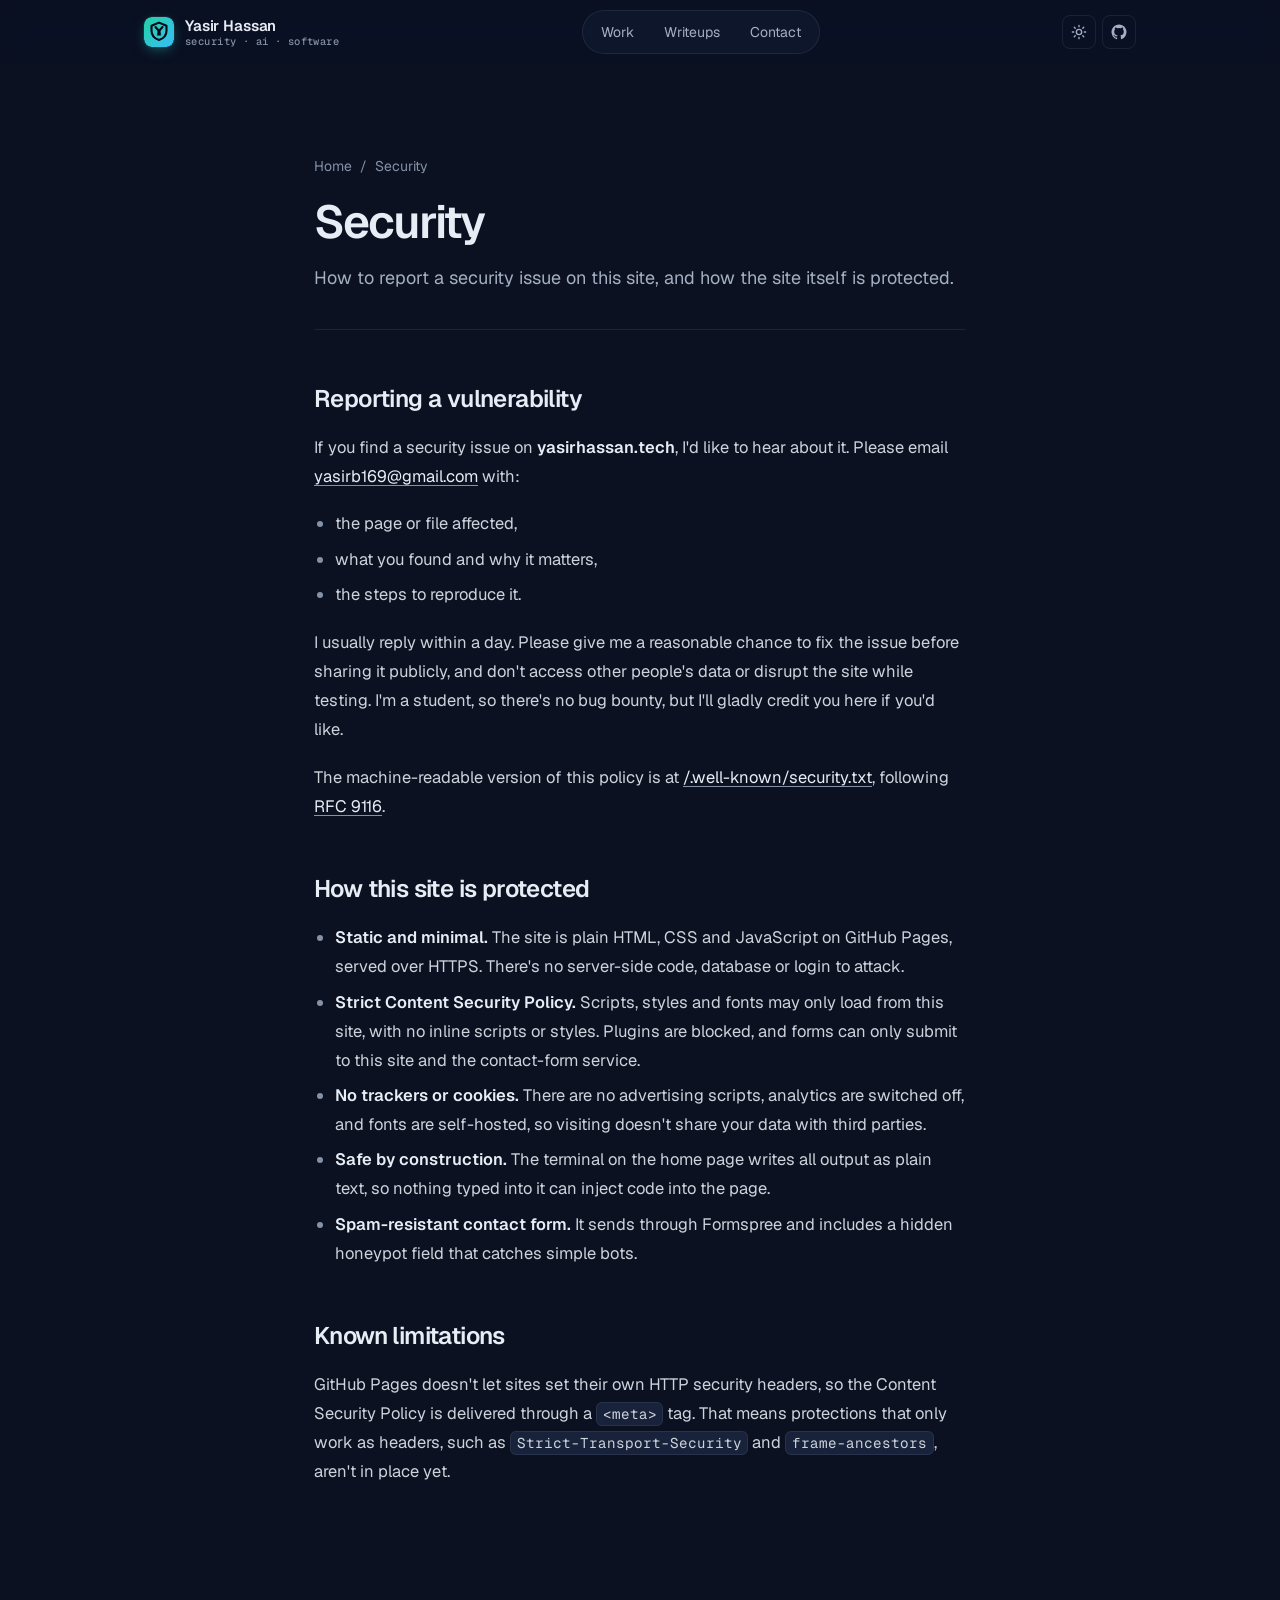
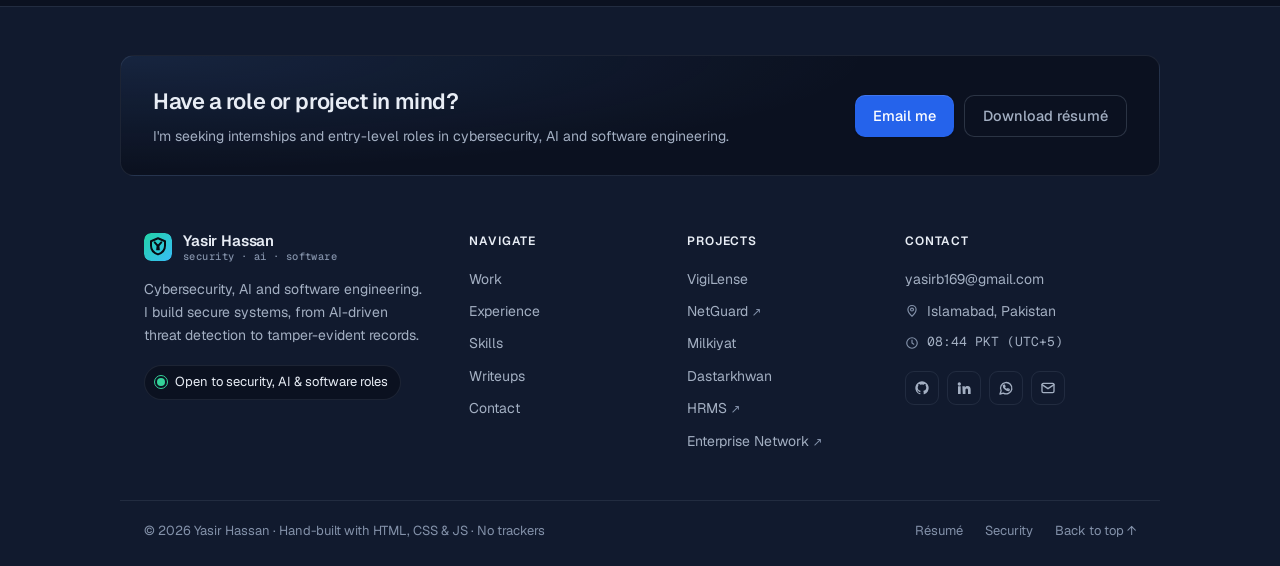
==== security/index.html @ 786685b1 "Add a Security page; drop the footer wordmark and RSS link The footer's Security link now opens a re" ====
<!doctype html>
<html lang="en">
<head>
<meta charset="utf-8">
<meta name="viewport" content="width=device-width, initial-scale=1">
<meta http-equiv="Content-Security-Policy" content="default-src 'self'; script-src 'self' https://gc.zgo.at; style-src 'self'; font-src 'self'; img-src 'self' data: https://*.goatcounter.com; connect-src 'self' https://*.goatcounter.com; base-uri 'self'; form-action 'none'; object-src 'none'">
<meta name="referrer" content="strict-origin-when-cross-origin">
<title>Security · Yasir Hassan</title>
<meta name="description" content="How to report a security issue on yasirhassan.tech, and how the site itself is protected.">
<meta name="author" content="Yasir Hassan">
<meta name="theme-color" content="#0b1120">
<meta name="color-scheme" content="dark light">
<link rel="canonical" href="https://yasirhassan.tech/security/">
<meta property="og:type" content="website">
<meta property="og:url" content="https://yasirhassan.tech/security/">
<meta property="og:site_name" content="Yasir Hassan">
<meta property="og:title" content="Security · Yasir Hassan">
<meta property="og:description" content="How to report a security issue on yasirhassan.tech, and how the site itself is protected.">
<meta property="og:image" content="https://yasirhassan.tech/assets/og-image.png">
<meta name="twitter:card" content="summary_large_image">
<link rel="icon" href="/assets/favicon.svg?v=3" type="image/svg+xml">
<link rel="apple-touch-icon" href="/assets/apple-touch-icon.png?v=3">
<link rel="alternate" type="application/rss+xml" title="Yasir Hassan · Writeups" href="/writeups/feed.xml">
<script src="/js/theme.js"></script>
<script src="/js/analytics.js" defer></script>
<link rel="preload" href="/assets/fonts/geist-latin.woff2" as="font" type="font/woff2" crossorigin>
<link rel="stylesheet" href="/css/fonts.css">
<link rel="stylesheet" href="/css/style.css?v=20261022a">
<link rel="stylesheet" href="/css/post.css?v=20261022a">
</head>
<body>
<a class="skip" href="#main">Skip to content</a>
<header class="header">
  <nav class="container nav nav--sub" aria-label="Main">
    <a href="/" class="brand" aria-label="Yasir Hassan, home">
      <img src="/assets/favicon.svg?v=3" alt="" width="24" height="24">
      <span class="brand-text"><span class="brand-name">Yasir Hassan</span><span class="brand-tag">security · ai · software</span></span>
    </a>
    <div class="nav-links nav-links--static">
      <a href="/#work">Work</a>
      <a href="/writeups/">Writeups</a>
      <a href="/#contact">Contact</a>
    </div>
    <div class="nav-actions">
      <button class="icon-btn" id="themeBtn" aria-label="Toggle theme">
        <svg class="i-sun" width="16" height="16" viewBox="0 0 24 24" fill="none" stroke="currentColor" stroke-width="2" stroke-linecap="round"><circle cx="12" cy="12" r="4"/><path d="M12 2v2M12 20v2M4.9 4.9l1.4 1.4M17.7 17.7l1.4 1.4M2 12h2M20 12h2M4.9 19.1l1.4-1.4M17.7 6.3l1.4-1.4"/></svg>
        <svg class="i-moon" width="16" height="16" viewBox="0 0 24 24" fill="none" stroke="currentColor" stroke-width="2" stroke-linecap="round"><path d="M21 12.8A9 9 0 1 1 11.2 3a7 7 0 0 0 9.8 9.8z"/></svg>
      </button>
      <a class="icon-btn" href="https://github.com/yasirhassan-sec" target="_blank" rel="noopener" aria-label="GitHub"><svg width="18" height="18" viewBox="0 0 24 24" fill="currentColor"><path d="M12 2a10 10 0 0 0-3.2 19.5c.5.1.7-.2.7-.5v-1.7c-2.8.6-3.4-1.3-3.4-1.3-.5-1.2-1.1-1.5-1.1-1.5-.9-.6.1-.6.1-.6 1 .1 1.5 1 1.5 1 .9 1.6 2.4 1.1 3 .9.1-.7.4-1.1.6-1.4-2.2-.3-4.6-1.1-4.6-5 0-1.1.4-2 1-2.7-.1-.3-.4-1.3.1-2.7 0 0 .8-.3 2.8 1a9.6 9.6 0 0 1 5 0c1.9-1.3 2.8-1 2.8-1 .5 1.4.2 2.4.1 2.7.6.7 1 1.6 1 2.7 0 3.9-2.3 4.7-4.6 5 .4.3.7.9.7 1.9V21c0 .3.2.6.7.5A10 10 0 0 0 12 2z"/></svg></a>
    </div>
  </nav>
</header>
<main id="main">
<article class="article">
  <header class="article-head">
    <nav class="crumb" aria-label="Breadcrumb"><a href="/">Home</a><span>/</span><span>Security</span></nav>
    <h1>Security</h1>
    <p class="lede">How to report a security issue on this site, and how the site itself is protected.</p>
  </header>
  <div class="prose">

<h2>Reporting a vulnerability</h2>
<p>If you find a security issue on <strong>yasirhassan.tech</strong>, I'd like to hear about it. Please email <a href="mailto:yasirb169@gmail.com?subject=Security%20report">yasirb169@gmail.com</a> with:</p>
<ul>
  <li>the page or file affected,</li>
  <li>what you found and why it matters,</li>
  <li>the steps to reproduce it.</li>
</ul>
<p>I usually reply within a day. Please give me a reasonable chance to fix the issue before sharing it publicly, and don't access other people's data or disrupt the site while testing. I'm a student, so there's no bug bounty, but I'll gladly credit you here if you'd like.</p>
<p>The machine-readable version of this policy is at <a href="/.well-known/security.txt">/.well-known/security.txt</a>, following <a href="https://www.rfc-editor.org/rfc/rfc9116" target="_blank" rel="noopener">RFC 9116</a>.</p>

<h2>How this site is protected</h2>
<ul>
  <li><strong>Static and minimal.</strong> The site is plain HTML, CSS and JavaScript on GitHub Pages, served over HTTPS. There's no server-side code, database or login to attack.</li>
  <li><strong>Strict Content Security Policy.</strong> Scripts, styles and fonts may only load from this site, with no inline scripts or styles. Plugins are blocked, and forms can only submit to this site and the contact-form service.</li>
  <li><strong>No trackers or cookies.</strong> There are no advertising scripts, analytics are switched off, and fonts are self-hosted, so visiting doesn't share your data with third parties.</li>
  <li><strong>Safe by construction.</strong> The terminal on the home page writes all output as plain text, so nothing typed into it can inject code into the page.</li>
  <li><strong>Spam-resistant contact form.</strong> It sends through Formspree and includes a hidden honeypot field that catches simple bots.</li>
</ul>

<h2>Known limitations</h2>
<p>GitHub Pages doesn't let sites set their own HTTP security headers, so the Content Security Policy is delivered through a <code>&lt;meta&gt;</code> tag. That means protections that only work as headers, such as <code>Strict-Transport-Security</code> and <code>frame-ancestors</code>, aren't in place yet.</p>

  </div>
</article>
</main>
<footer class="footer">
  <div class="container footer-cta">
    <div>
      <h2>Have a role or project in mind?</h2>
      <p>I'm seeking internships and entry-level roles in cybersecurity, AI and software engineering.</p>
    </div>
    <div class="footer-cta-actions">
      <a class="btn btn-light" href="mailto:yasirb169@gmail.com">Email me</a>
      <a class="btn btn-outline" href="/assets/Yasir_Hassan_Resume.pdf" download>Download résumé</a>
    </div>
  </div>
  <div class="container footer-top">
    <div class="footer-about">
      <a href="/" class="brand"><img src="/assets/favicon.svg?v=3" alt="" width="28" height="28"><span class="brand-text"><span class="brand-name">Yasir Hassan</span><span class="brand-tag">security · ai · software</span></span></a>
      <p>Cybersecurity, AI and software engineering. I build secure systems, from AI-driven threat detection to tamper-evident records.</p>
      <span class="footer-status"><span class="pulse" aria-hidden="true"></span>Open to security, AI &amp; software roles</span>
    </div>
    <nav class="footer-col" aria-label="Site">
      <h2>Navigate</h2>
      <a href="/#work">Work</a>
      <a href="/#experience">Experience</a>
      <a href="/#skills">Skills</a>
      <a href="/writeups/">Writeups</a>
      <a href="/#contact">Contact</a>
    </nav>
    <nav class="footer-col" aria-label="Projects">
      <h2>Projects</h2>
      <a href="/projects/vigilense/">VigiLense</a>
      <a href="https://github.com/yasirhassan-sec/netguard" target="_blank" rel="noopener">NetGuard <span class="ext" aria-hidden="true">↗</span></a>
      <a href="/projects/milkiyat/">Milkiyat</a>
      <a href="/projects/dastarkhwan/">Dastarkhwan</a>
      <a href="https://github.com/yasirhassan-sec/HRMS-Java-JDBC" target="_blank" rel="noopener">HRMS <span class="ext" aria-hidden="true">↗</span></a>
      <a href="https://github.com/yasirhassan-sec/Enterprise-Network-Simulation-Cisco-Packet-Tracer-" target="_blank" rel="noopener">Enterprise Network <span class="ext" aria-hidden="true">↗</span></a>
    </nav>
    <div class="footer-col">
      <h2>Contact</h2>
      <a href="mailto:yasirb169@gmail.com">yasirb169@gmail.com</a>
      <span class="footer-meta"><svg width="14" height="14" viewBox="0 0 24 24" fill="none" stroke="currentColor" stroke-width="2" stroke-linecap="round" stroke-linejoin="round" aria-hidden="true"><path d="M12 21s-7-6.2-7-11.5a7 7 0 0 1 14 0C19 14.8 12 21 12 21z"/><circle cx="12" cy="9.5" r="2.5"/></svg>Islamabad, Pakistan</span>
      <span class="footer-meta footer-time"><svg width="14" height="14" viewBox="0 0 24 24" fill="none" stroke="currentColor" stroke-width="2" stroke-linecap="round" stroke-linejoin="round" aria-hidden="true"><circle cx="12" cy="12" r="9"/><path d="M12 7v5l3 2"/></svg><span data-local-time>PKT (UTC+5)</span></span>
      <ul class="footer-social" aria-label="Profiles">
        <li><a href="https://github.com/yasirhassan-sec" target="_blank" rel="noopener" aria-label="GitHub"><svg width="16" height="16" viewBox="0 0 24 24" fill="currentColor" aria-hidden="true"><path d="M12 2a10 10 0 0 0-3.2 19.5c.5.1.7-.2.7-.5v-1.7c-2.8.6-3.4-1.3-3.4-1.3-.5-1.2-1.1-1.5-1.1-1.5-.9-.6.1-.6.1-.6 1 .1 1.5 1 1.5 1 .9 1.6 2.4 1.1 3 .9.1-.7.4-1.1.6-1.4-2.2-.3-4.6-1.1-4.6-5 0-1.1.4-2 1-2.7-.1-.3-.4-1.3.1-2.7 0 0 .8-.3 2.8 1a9.6 9.6 0 0 1 5 0c1.9-1.3 2.8-1 2.8-1 .5 1.4.2 2.4.1 2.7.6.7 1 1.6 1 2.7 0 3.9-2.3 4.7-4.6 5 .4.3.7.9.7 1.9V21c0 .3.2.6.7.5A10 10 0 0 0 12 2z"/></svg></a></li>
        <li><a href="https://www.linkedin.com/in/yasir-hassan-" target="_blank" rel="noopener" aria-label="LinkedIn"><svg width="16" height="16" viewBox="0 0 24 24" fill="currentColor" aria-hidden="true"><path d="M4.98 3.5a2.5 2.5 0 1 1 0 5 2.5 2.5 0 0 1 0-5zM3 9.5h4V21H3zM9.5 9.5h3.8v1.6h.1c.5-1 1.8-2 3.8-2 4 0 4.8 2.6 4.8 6V21h-4v-5.2c0-1.3 0-2.9-1.8-2.9s-2 1.4-2 2.8V21h-4z"/></svg></a></li>
        <li><a href="https://wa.me/923452830823" target="_blank" rel="noopener" aria-label="WhatsApp"><svg width="16" height="16" viewBox="0 0 24 24" fill="none" stroke="currentColor" stroke-width="2" stroke-linecap="round" stroke-linejoin="round" aria-hidden="true"><path d="M3 21l1.7-4.9A8.5 8.5 0 1 1 8 19.6z"/><path d="M9 9.5c.3 1.6 1.9 3.9 4.5 5l1.3-1.3 2 1-.5 1.6c-3.5.6-8.4-3.8-8.3-7.6L9.5 7.5l1 2z"/></svg></a></li>
        <li><a href="mailto:yasirb169@gmail.com" aria-label="Email"><svg width="16" height="16" viewBox="0 0 24 24" fill="none" stroke="currentColor" stroke-width="2" stroke-linecap="round" aria-hidden="true"><rect x="3" y="5" width="18" height="14" rx="2"/><path d="m3 7 9 6 9-6"/></svg></a></li>
      </ul>
    </div>
  </div>
  <div class="container footer-bottom">
    <span>© <span id="year">2026</span> Yasir Hassan · Hand-built with HTML, CSS &amp; JS · No trackers</span>
    <nav aria-label="Legal">
      <a href="/assets/Yasir_Hassan_Resume.pdf" download>Résumé</a>
      <a href="/security/">Security</a>
      <a href="#main" class="to-top-link">Back to top ↑</a>
    </nav>
  </div>
</footer>
<script src="/js/page.js?v=20261022a" defer></script>
</body>
</html>
---- css/fonts.css ----
/* Self-hosted Geist and Geist Mono (SIL Open Font License), Latin subset, variable weight */
@font-face {
  font-family: "Geist";
  font-style: normal;
  font-weight: 100 900;
  font-display: swap;
  src: url("../assets/fonts/geist-latin.woff2") format("woff2");
  unicode-range: U+0000-00FF, U+0131, U+0152-0153, U+02BB-02BC, U+02C6, U+02DA, U+02DC, U+0304, U+0308, U+0329, U+2000-206F, U+20AC, U+2122, U+2191, U+2193, U+2212, U+2215, U+FEFF, U+FFFD;
}
@font-face {
  font-family: "Geist Mono";
  font-style: normal;
  font-weight: 100 900;
  font-display: swap;
  src: url("../assets/fonts/geist-mono-latin.woff2") format("woff2");
  unicode-range: U+0000-00FF, U+0131, U+0152-0153, U+02BB-02BC, U+02C6, U+02DA, U+02DC, U+0304, U+0308, U+0329, U+2000-206F, U+20AC, U+2122, U+2191, U+2193, U+2212, U+2215, U+FEFF, U+FFFD;
}
---- css/style.css ----
/* ==========================================================================
   Yasir Hassan · Portfolio
   Dark-first design system. Light theme via [data-theme="light"].
   ========================================================================== */

/* ---------- Tokens ---------- */
:root {
  --bg: #0b1120;
  --bg-elev: #111a2e;
  --bg-hover: #18233b;
  --border: rgba(148, 163, 184, .13);
  --border-strong: rgba(148, 163, 184, .24);
  --text: #e8edf5;
  --text-2: #a3afc2;
  --text-3: #8391a9;
  --accent: #5b9cff;
  --accent-2: #2dd4bf;
  --grid: rgba(148, 163, 184, .07);
  --ok: #34d399;
  --btn-bg: #2563eb;
  --btn-text: #ffffff;
  --shadow: 0 1px 2px rgba(2, 6, 23, .5), 0 16px 40px -16px rgba(2, 6, 23, .8);
  --radius: 14px;
  --font: "Geist", ui-sans-serif, system-ui, -apple-system, "Segoe UI", sans-serif;
  --mono: "Geist Mono", ui-monospace, "SFMono-Regular", Consolas, monospace;
  color-scheme: dark;
}
:root[data-theme="light"] {
  --bg: #f8fafc;
  --bg-elev: #ffffff;
  --bg-hover: #f1f5f9;
  --border: rgba(15, 23, 42, .09);
  --border-strong: rgba(15, 23, 42, .16);
  --text: #0f172a;
  --text-2: #475569;
  --text-3: #64748b;
  --accent: #2563eb;
  --accent-2: #0d9488;
  --grid: rgba(15, 23, 42, .06);
  --ok: #059669;
  --btn-bg: #1d4ed8;
  --btn-text: #ffffff;
  --shadow: 0 1px 2px rgba(15, 23, 42, .05), 0 12px 32px -16px rgba(15, 23, 42, .15);
  color-scheme: light;
}

/* ---------- Base ---------- */
*, *::before, *::after { box-sizing: border-box; margin: 0; padding: 0; }
html { scroll-behavior: smooth; -webkit-text-size-adjust: 100%; }
body {
  font-family: var(--font); background: var(--bg); color: var(--text);
  font-size: 16px; line-height: 1.6; -webkit-font-smoothing: antialiased; text-rendering: optimizeLegibility;
}
img { display: block; max-width: 100%; height: auto; }
a { color: inherit; text-decoration: none; }
button { font: inherit; color: inherit; background: none; border: 0; cursor: pointer; }
ul { list-style: none; }
::selection { background: color-mix(in srgb, var(--accent) 30%, transparent); }
:focus-visible { outline: 2px solid var(--accent); outline-offset: 2px; border-radius: 6px; }

.container { width: 100%; max-width: 1040px; margin: 0 auto; padding: 0 24px; }
.muted { color: var(--text-2); }
.skip {
  position: fixed; top: -48px; left: 16px; z-index: 300; padding: 8px 14px; border-radius: 8px;
  background: var(--btn-bg); color: var(--btn-text); font-size: 14px; font-weight: 500; transition: top .2s;
}
.skip:focus { top: 12px; }
kbd {
  font-family: var(--mono); font-size: 11px; line-height: 1; padding: 4px 6px; border-radius: 5px;
  border: 1px solid var(--border); background: var(--bg-elev); color: var(--text-2); white-space: nowrap;
}

/* ---------- Buttons ---------- */
.btn {
  display: inline-flex; align-items: center; justify-content: center; gap: 8px; height: 42px; padding: 0 18px;
  border-radius: 10px; font-size: 14.5px; font-weight: 500; white-space: nowrap;
  transition: background .15s, border-color .15s, opacity .15s;
}
.btn-sm { height: 34px; padding: 0 14px; font-size: 13.5px; border-radius: 8px; }
.btn-light { background: var(--btn-bg); color: var(--btn-text); }
.btn-light:hover { opacity: 1; filter: brightness(1.08); }
.btn-light { box-shadow: 0 1px 2px rgba(2, 6, 23, .3), inset 0 1px 0 rgba(255, 255, 255, .12); }
.btn-outline { border: 1px solid var(--border-strong); background: var(--bg); }
.btn-outline:hover { background: var(--bg-hover); }
.icon-btn {
  width: 34px; height: 34px; border-radius: 8px; display: grid; place-items: center; color: var(--text-2);
  transition: background .15s, color .15s;
}
.icon-btn:hover { background: var(--bg-hover); color: var(--text); }
.i-moon { display: none; }
:root[data-theme="light"] .i-sun { display: none; }
:root[data-theme="light"] .i-moon { display: block; }
.text-link { font-size: 14px; color: var(--text-2); transition: color .15s; }
.text-link:hover { color: var(--text); }

/* ---------- Header ---------- */
.header {
  position: sticky; top: 0; z-index: 100; border-bottom: 1px solid transparent;
  background: color-mix(in srgb, var(--bg) 75%, transparent);
  backdrop-filter: saturate(180%) blur(12px); -webkit-backdrop-filter: saturate(180%) blur(12px);
  transition: border-color .2s;
}
.header.scrolled { border-bottom-color: var(--border); }
/* Accent line that fades in once the page scrolls */
.header::after {
  content: ""; position: absolute; left: 0; right: 0; bottom: -1px; height: 1px; opacity: 0; transition: opacity .3s;
  background: linear-gradient(90deg, transparent, var(--accent) 30%, var(--accent-2) 70%, transparent);
}
.header.scrolled::after { opacity: .55; }
.nav { display: flex; align-items: center; gap: 24px; height: 64px; }
.brand { display: flex; align-items: center; gap: 11px; font-weight: 600; font-size: 15px; letter-spacing: -.01em; }
.header .brand img { width: 30px; height: 30px; border-radius: 8px; box-shadow: 0 0 0 1px rgba(255, 255, 255, .06), 0 4px 14px -4px color-mix(in srgb, var(--accent-2) 55%, transparent); }
.brand img { border-radius: 6px; }
.brand-text { display: flex; flex-direction: column; line-height: 1.15; }
.brand-name { font-size: 15px; font-weight: 600; color: var(--text); }
.brand-tag { font-family: var(--mono); font-size: 10.5px; font-weight: 500; letter-spacing: .04em; color: var(--text-3); }
.nav-links {
  display: flex; gap: 2px; margin: 0 auto; padding: 4px; border: 1px solid var(--border); border-radius: 99px;
  background: color-mix(in srgb, var(--bg-elev) 70%, transparent);
}
.nav-links a {
  padding: 6px 14px; border-radius: 99px; font-size: 14px; color: var(--text-2); transition: color .15s, background .15s;
}
.nav-links a:hover { color: var(--text); background: var(--bg-hover); }
.nav-links a.active { color: var(--text); background: var(--bg-hover); box-shadow: inset 0 0 0 1px var(--border-strong); }
.nav-actions { display: flex; align-items: center; gap: 6px; }
.nav-actions .icon-btn { border: 1px solid var(--border); }
.nav-actions .icon-btn:hover { border-color: var(--border-strong); }
.nav-divider { width: 1px; height: 22px; margin: 0 6px; background: var(--border-strong); }
.nav-actions .btn-sm { gap: 7px; }
.kbd-btn {
  display: inline-flex; align-items: center; gap: 8px; height: 34px; padding: 0 6px 0 10px; border-radius: 8px;
  border: 1px solid var(--border); color: var(--text-3); transition: border-color .15s, color .15s;
}
.kbd-btn:hover { border-color: var(--border-strong); color: var(--text); }
.kbd-btn kbd { border: 0; background: var(--bg-hover); }
.menu-btn { display: none; }

/* ---------- Hero ---------- */
.hero { padding: 120px 24px 104px; position: relative; }
.hero::before {
  content: ""; position: absolute; inset: -64px 0 auto; height: 520px; z-index: -1; pointer-events: none;
  background: radial-gradient(60% 50% at 50% 0%, color-mix(in srgb, var(--accent) 9%, transparent), transparent 70%);
}
.pill {
  display: inline-flex; align-items: center; gap: 10px; padding: 6px 12px 6px 10px; margin-bottom: 28px;
  border: 1px solid var(--border); border-radius: 99px; font-size: 13.5px; color: var(--text-2);
  background: var(--bg-elev); transition: border-color .15s, color .15s;
}
.pill:hover { border-color: var(--border-strong); color: var(--text); }
.pulse { position: relative; width: 8px; height: 8px; border-radius: 50%; background: var(--ok); }
.pulse::after {
  content: ""; position: absolute; inset: -3px; border-radius: 50%; border: 1px solid var(--ok);
  animation: pulse 2s ease-out infinite;
}
@keyframes pulse { from { transform: scale(.6); opacity: .9; } to { transform: scale(1.8); opacity: 0; } }
.hero h1 {
  font-size: clamp(38px, 6vw, 58px); line-height: 1.05; letter-spacing: -.045em; font-weight: 600; max-width: 820px;
}
.hero::after {
  content: ""; position: absolute; inset: -64px 0 0; z-index: -2; pointer-events: none;
  background-image: linear-gradient(var(--grid) 1px, transparent 1px), linear-gradient(90deg, var(--grid) 1px, transparent 1px);
  background-size: 44px 44px; background-position: center top;
  -webkit-mask-image: radial-gradient(75% 65% at 50% 15%, #000 25%, transparent 75%);
  mask-image: radial-gradient(75% 65% at 50% 15%, #000 25%, transparent 75%);
}
.hero h1 .dim {
  color: var(--text-3);
  background: linear-gradient(90deg, var(--accent), var(--accent-2)); -webkit-background-clip: text; background-clip: text;
  -webkit-text-fill-color: transparent;
}
.highlights {
  display: grid; grid-template-columns: repeat(4, 1fr); margin-top: 72px; border: 1px solid var(--border);
  border-radius: var(--radius); background: color-mix(in srgb, var(--bg-elev) 80%, transparent);
}
.highlights li { padding: 20px 22px; border-left: 1px solid var(--border); font-size: 13.5px; line-height: 1.45; color: var(--text-2); }
.highlights li:first-child { border-left: 0; }
.highlights b { display: block; margin-bottom: 4px; font-size: 26px; font-weight: 600; letter-spacing: -.03em; color: var(--text); }
.hero-sub { margin-top: 24px; max-width: 560px; font-size: 17.5px; color: var(--text-2); line-height: 1.65; }
.hero-cta { display: flex; gap: 10px; flex-wrap: wrap; margin-top: 36px; }
.socials { display: flex; gap: 4px; margin-top: 40px; margin-left: -8px; }
.socials a {
  width: 38px; height: 38px; border-radius: 9px; display: grid; place-items: center; color: var(--text-3);
  transition: color .15s, background .15s;
}
.socials a:hover { color: var(--text); background: var(--bg-hover); }

/* ---------- Sections ---------- */
.section { padding: 88px 24px; border-top: 1px solid var(--border); }
section[id] { scroll-margin-top: 64px; }
.section-head { display: flex; align-items: flex-end; justify-content: space-between; gap: 16px; margin-bottom: 40px; }
.section-head h2 { font-size: 32px; font-weight: 600; letter-spacing: -.03em; }
/* Numbered section labels: "// 01" */
main { counter-reset: section; }
main > .section { counter-increment: section; }
main > .section .section-head h2::before, main > .section .contact-intro h2::before {
  content: "// " counter(section, decimal-leading-zero);
  content: "// " counter(section, decimal-leading-zero) / "";
  display: block; margin-bottom: 10px; font-family: var(--mono); font-size: 12px; font-weight: 500;
  letter-spacing: .06em; color: var(--accent);
}

/* ---------- Work ---------- */
.work-grid { display: grid; grid-template-columns: repeat(2, 1fr); gap: 16px; }
.card {
  display: flex; flex-direction: column; border: 1px solid var(--border); border-radius: var(--radius);
  background: var(--bg-elev); overflow: hidden; transition: border-color .2s, transform .2s, box-shadow .2s;
}
.card:hover { border-color: color-mix(in srgb, var(--accent) 35%, var(--border-strong)); transform: translateY(-2px); box-shadow: var(--shadow); }
.card-feature { grid-column: 1 / -1; display: grid; grid-template-columns: 1.05fr 1fr; }
.card-wide { grid-column: 1 / -1; }
.card-split { display: grid; grid-template-columns: 1fr 1fr; }

/* Per-project accent line along the top of each card */
.card[class*="acc-"] { position: relative; }
.card[class*="acc-"]::before {
  content: ""; position: absolute; top: 0; left: 0; right: 0; height: 3px; z-index: 1;
  background: var(--card-accent); opacity: .85; transition: opacity .2s, height .2s;
}
.card[class*="acc-"]:hover::before { opacity: 1; height: 4px; }
.acc-vigilense { --card-accent: linear-gradient(90deg, #3b82f6, #60a5fa); }
.acc-netguard { --card-accent: linear-gradient(90deg, #10b981, #2dd4bf); }
.acc-milkiyat { --card-accent: linear-gradient(90deg, #d97706, #fbbf24); }
.acc-dastarkhwan { --card-accent: linear-gradient(90deg, #ea580c, #fb923c); }
.acc-hrms { --card-accent: linear-gradient(90deg, #7c3aed, #a78bfa); }
.acc-network { --card-accent: linear-gradient(90deg, #0891b2, #22d3ee); }
.card-split .card-body { padding: 32px; }

/* Sample NetGuard scan (decorative, same look in both themes) */
.scan {
  margin: 20px 20px 20px 0; border: 1px solid rgba(148, 163, 184, .2); border-radius: 12px; overflow: hidden;
  background: #060a13; color: #d1d9e6; font-family: var(--mono); font-size: 12.5px; align-self: center;
}
.scan-bar { display: flex; align-items: center; gap: 12px; padding: 9px 12px; border-bottom: 1px solid rgba(148, 163, 184, .13); background: #0b1120; color: #8391a9; font-size: 11.5px; }
.scan-body { padding: 16px 18px 14px; }
.scan-score { display: flex; align-items: center; gap: 12px; margin-bottom: 14px; color: #8391a9; font-size: 11.5px; line-height: 1.35; }
.scan-score b {
  display: grid; place-items: center; width: 52px; height: 52px; border-radius: 50%; color: #e8edf5; font-size: 18px;
  background: radial-gradient(closest-side, #060a13 78%, transparent 80% 100%), conic-gradient(#34d399 71%, rgba(148, 163, 184, .18) 0);
}
.scan-list { display: grid; gap: 7px; }
.scan-list li { display: grid; grid-template-columns: 44px 1fr auto; align-items: center; gap: 10px; }
.scan-list code { color: #8391a9; font-family: inherit; }
.sev { padding: 1px 0; border-radius: 4px; text-align: center; font-size: 10.5px; font-weight: 600; text-transform: uppercase; letter-spacing: .04em; }
.sev-high { color: #fca5a5; background: rgba(248, 113, 113, .14); }
.sev-med { color: #fcd34d; background: rgba(251, 191, 36, .12); }
.sev-low { color: #93c5fd; background: rgba(91, 156, 255, .14); }
.sev-ok { color: #6ee7b7; background: rgba(52, 211, 153, .12); }
.scan-foot { margin-top: 14px; padding-top: 10px; border-top: 1px dashed rgba(148, 163, 184, .18); color: #64748b; font-size: 11px; }
.card-media {
  display: grid; place-items: center; aspect-ratio: 16 / 9; overflow: hidden; border-bottom: 1px solid var(--border);
}
.card-feature .card-media { aspect-ratio: auto; min-height: 340px; border-bottom: 0; border-right: 1px solid var(--border); }
.card-media img { transition: transform .5s cubic-bezier(.2, .7, .2, 1); }
.card:hover .card-media img { transform: scale(1.03); }
.media-navy { background: radial-gradient(120% 90% at 50% 40%, #0f2547, #0a1a33); }
.media-navy img { width: 78%; }
.media-milkiyat { background: #0b2545; }
.media-milkiyat img { width: 82%; }
.media-shot { background: #111; align-items: start; }
.media-shot img { width: 100%; height: 100%; object-fit: cover; object-position: top left; }
.card-body { display: flex; flex-direction: column; gap: 12px; padding: 24px; flex: 1; }
.card-feature .card-body { padding: 32px; justify-content: center; }
.card-meta { display: flex; justify-content: space-between; gap: 12px; font-family: var(--mono); font-size: 12px; color: var(--text-3); }
.card h3 { font-size: 20px; font-weight: 600; letter-spacing: -.02em; }
.card-feature h3 { font-size: 26px; }
.card h3 a { display: inline-flex; align-items: center; gap: 6px; }
.card h3 .arrow { font-size: .8em; color: var(--text-3); transition: transform .2s, color .2s; }
.card h3 a:hover .arrow { transform: translate(2px, -2px); color: var(--text); }
.card p { color: var(--text-2); font-size: 15px; }
.card .tags { margin-top: auto; padding-top: 8px; }
.facts { display: grid; grid-template-columns: repeat(3, 1fr); border: 1px solid var(--border); border-radius: 10px; margin: 6px 0 4px; }
.facts li { padding: 12px 14px; font-size: 12.5px; color: var(--text-2); line-height: 1.4; border-left: 1px solid var(--border); }
.facts li:first-child { border-left: 0; }
.facts b { display: block; font-size: 17px; color: var(--text); font-weight: 600; letter-spacing: -.02em; margin-bottom: 2px; }

.tags { display: flex; flex-wrap: wrap; gap: 6px; }
.tags li {
  font-size: 12.5px; padding: 3px 10px; border-radius: 99px; border: 1px solid var(--border);
  color: var(--text-2); background: var(--bg);
}

/* ---------- Experience timeline ---------- */
.timeline { position: relative; display: grid; gap: 20px; }
.timeline::before {
  content: ""; position: absolute; left: 170px; top: 12px; bottom: 12px; width: 1px;
  background: linear-gradient(var(--ok), var(--accent) 35%, var(--border));
}
.tl-item { position: relative; display: grid; grid-template-columns: 150px 1fr; gap: 40px; }
.tl-dot {
  position: absolute; left: 164px; top: 34px; width: 13px; height: 13px; border-radius: 50%;
  background: var(--bg); border: 2px solid var(--accent);
}
.tl-now .tl-dot { border-color: var(--ok); background: var(--ok); box-shadow: 0 0 0 5px color-mix(in srgb, var(--ok) 18%, transparent); }
.tl-when { padding-top: 30px; text-align: right; font-family: var(--mono); font-size: 13px; color: var(--text-3); }
.tl-now .tl-when { color: var(--ok); }
.tl-card { padding: 20px 22px; border: 1px solid var(--border); border-radius: var(--radius); background: var(--bg-elev); transition: border-color .2s; }
.tl-card:hover { border-color: var(--border-strong); }
.tl-head { display: flex; align-items: center; gap: 14px; margin-bottom: 14px; }
.tl-badge {
  flex: none; display: grid; place-items: center; width: 42px; height: 42px; border-radius: 10px;
  font-family: var(--mono); font-size: 12px; font-weight: 600; color: var(--accent);
  background: color-mix(in srgb, var(--accent) 12%, transparent); border: 1px solid color-mix(in srgb, var(--accent) 28%, transparent);
}
.tl-now .tl-badge { color: var(--ok); background: color-mix(in srgb, var(--ok) 12%, transparent); border-color: color-mix(in srgb, var(--ok) 28%, transparent); }
.tl-head h3 { font-size: 17px; font-weight: 600; letter-spacing: -.01em; }
.tl-head p { font-size: 14px; color: var(--text-2); }
.tl-card > .muted { font-size: 15px; }
.plain { display: grid; gap: 6px; color: var(--text-2); font-size: 15px; }
.plain li { position: relative; padding-left: 18px; }
.plain li::before { content: ""; position: absolute; left: 2px; top: .7em; width: 5px; height: 1px; background: var(--text-3); }

/* ---------- Skills ---------- */
.skill-grid { display: grid; grid-template-columns: repeat(3, 1fr); gap: 16px; }
.skill-card {
  display: flex; flex-direction: column; gap: 14px; padding: 22px; border: 1px solid var(--border);
  border-radius: var(--radius); background: var(--bg-elev); transition: border-color .2s;
}
.skill-card:hover { border-color: color-mix(in srgb, var(--accent) 35%, var(--border-strong)); }
.skill-head { display: flex; align-items: center; gap: 12px; }
.skill-head h3 { font-size: 15.5px; font-weight: 600; letter-spacing: -.01em; }
.skill-icon {
  flex: none; display: grid; place-items: center; width: 36px; height: 36px; border-radius: 9px;
  color: var(--accent); background: color-mix(in srgb, var(--accent) 12%, transparent);
}
.skill-top { display: grid; gap: 7px; font-size: 14px; font-weight: 500; color: var(--text); }
.skill-top li { display: flex; align-items: center; gap: 10px; }
.skill-top li::before { content: ""; flex: none; width: 6px; height: 6px; border-radius: 50%; background: var(--accent-2); }
.skill-card .tags li { font-size: 12px; padding: 2px 9px; }
.skill-card .used { margin-top: auto; padding-top: 12px; border-top: 1px solid var(--border); font-size: 12.5px; color: var(--text-3); }
.skill-card .used a { color: var(--text-2); text-decoration: underline; text-underline-offset: 3px; text-decoration-color: var(--border-strong); }
.skill-card .used a:hover { color: var(--text); text-decoration-color: var(--text-3); }

/* ---------- Project diagrams (HRMS, Enterprise Network) ---------- */
.media-diagram {
  aspect-ratio: 16 / 7; background: radial-gradient(80% 100% at 50% 0%, color-mix(in srgb, var(--accent) 9%, transparent), transparent 70%), var(--bg);
}
.media-diagram svg { width: 86%; height: auto; transition: transform .5s cubic-bezier(.2, .7, .2, 1); }
.card:hover .media-diagram svg { transform: scale(1.03); }
.dg-line { fill: none; stroke: var(--border-strong); stroke-width: 1.5; }
.dg-dash { stroke-dasharray: 3 4; opacity: .7; }
.dg-node { fill: var(--bg-elev); stroke: var(--border-strong); stroke-width: 1.2; }
.dg-core { stroke: var(--accent); }
.dg-text { fill: var(--text-3); font-family: var(--mono); font-size: 8.5px; font-weight: 600; letter-spacing: .06em; }
.dg-bar, .dg-dot { fill: var(--border-strong); }
.dg-pill { fill: none; stroke: var(--border-strong); }
.dg-a { fill: var(--accent); }
.dg-b { fill: var(--accent-2); }
.dg-c { fill: #f59e0b; }

/* ---------- Contact ---------- */
.contact { display: grid; grid-template-columns: 1fr 1.1fr; gap: 56px; align-items: start; }
.contact-intro h2 { font-size: clamp(32px, 5vw, 44px); font-weight: 600; letter-spacing: -.04em; }
.contact-intro p { margin: 14px 0 28px; max-width: 420px; color: var(--text-2); }
.email-chip {
  display: inline-flex; align-items: center; height: 42px; border: 1px solid var(--border-strong); border-radius: 10px;
  background: var(--bg); overflow: hidden; max-width: 100%;
}
.email-chip a { padding: 0 14px 0 16px; font-family: var(--mono); font-size: 14px; overflow: hidden; text-overflow: ellipsis; }
.email-chip a:hover { text-decoration: underline; text-underline-offset: 3px; }
.copy { height: 100%; width: 42px; flex: none; display: grid; place-items: center; border-left: 1px solid var(--border); color: var(--text-2); transition: background .15s, color .15s; }
.copy:hover { background: var(--bg-hover); color: var(--text); }
.contact-links { display: flex; gap: 20px; margin-top: 24px; font-size: 14.5px; }
.contact-links a { color: var(--text-2); transition: color .15s; }
.contact-links a span { color: var(--text-3); }
.contact-links a:hover { color: var(--text); }

.form { display: grid; gap: 16px; padding: 28px; border: 1px solid var(--border); border-radius: var(--radius); background: var(--bg-elev); }
.form-row { display: grid; grid-template-columns: 1fr 1fr; gap: 16px; }
.field { display: grid; gap: 6px; }
.field label { font-size: 13px; font-weight: 500; color: var(--text-2); }
.field input, .field textarea, .field select {
  width: 100%; padding: 10px 12px; border-radius: 8px; border: 1px solid var(--border-strong); background: var(--bg);
  color: var(--text); font: inherit; font-size: 14.5px; transition: border-color .15s, box-shadow .15s;
}
.field textarea { resize: vertical; min-height: 120px; }
.field select { appearance: none; cursor: pointer;
  background-image: linear-gradient(45deg, transparent 50%, var(--text-3) 50%), linear-gradient(135deg, var(--text-3) 50%, transparent 50%);
  background-position: calc(100% - 18px) 55%, calc(100% - 13px) 55%; background-size: 5px 5px; background-repeat: no-repeat; padding-right: 36px; }
.field input:focus, .field textarea:focus, .field select:focus {
  outline: none; border-color: var(--text-3); box-shadow: 0 0 0 3px color-mix(in srgb, var(--text) 8%, transparent);
}
.field input:user-invalid, .field textarea:user-invalid { border-color: #e5484d; }
.hp { position: absolute; left: -9999px; width: 1px; height: 1px; opacity: 0; }
.btn-block { width: 100%; }
.btn[disabled] { opacity: .6; cursor: progress; }
.form-status { min-height: 1.4em; font-size: 14px; color: var(--text-2); }
.form-status.ok { color: var(--ok); }
.form-status.err { color: #e5484d; }

/* ---------- Footer ---------- */
.footer { margin-top: 24px; border-top: 1px solid var(--border); background: var(--bg-elev); font-size: 14px; color: var(--text-2); }
.footer-top { display: grid; grid-template-columns: 1.6fr 1fr 1fr 1.3fr; gap: 40px; padding-top: 56px; padding-bottom: 48px; }
.footer-about p { margin: 16px 0 18px; max-width: 320px; line-height: 1.65; }
.footer-status {
  display: inline-flex; align-items: center; gap: 10px; padding: 6px 12px; border: 1px solid var(--border);
  border-radius: 99px; font-size: 13px; color: var(--text); background: var(--bg);
}
.footer-col { display: flex; flex-direction: column; align-items: flex-start; gap: 10px; }
.footer-col h2 {
  margin-bottom: 6px; font-size: 12px; font-weight: 600; letter-spacing: .08em; text-transform: uppercase; color: var(--text);
}
.footer-col a { transition: color .15s; }
.footer-col a:hover { color: var(--text); }
.footer-social { display: flex; gap: 8px; margin-top: 8px; }
.footer-social a {
  width: 34px; height: 34px; display: grid; place-items: center; border: 1px solid var(--border); border-radius: 9px;
  color: var(--text-2); transition: color .15s, border-color .15s, background .15s;
}
.footer-social a:hover { color: var(--text); border-color: var(--border-strong); background: var(--bg-hover); }
.footer-bottom {
  display: flex; justify-content: space-between; align-items: center; gap: 16px; flex-wrap: wrap;
  padding-top: 20px; padding-bottom: 24px; border-top: 1px solid var(--border); font-size: 13px; color: var(--text-3);
}
.footer-bottom nav { display: flex; gap: 22px; flex-wrap: wrap; }
.footer-bottom a { transition: color .15s; }
.footer-bottom a:hover { color: var(--text); }

/* Footer: accent edge, CTA band, brand and contact meta */
.footer { position: relative; overflow: hidden; }
.footer::before {
  content: ""; position: absolute; top: -1px; left: 0; right: 0; height: 1px; opacity: .55;
  background: linear-gradient(90deg, transparent, var(--accent) 30%, var(--accent-2) 70%, transparent);
}
.footer .brand img { width: 28px; height: 28px; border-radius: 7px; }
.footer-about p { color: var(--text-2); }
.footer-col .ext { font-size: .85em; color: var(--text-3); }
.footer-meta { display: inline-flex; align-items: center; gap: 8px; }
.footer-meta svg { flex: none; color: var(--text-3); }
.footer-time { font-family: var(--mono); font-size: 13px; }
.footer-cta {
  display: flex; align-items: center; justify-content: space-between; gap: 24px; flex-wrap: wrap;
  margin-top: 48px; padding: 28px 32px; border: 1px solid var(--border); border-radius: var(--radius);
  background: radial-gradient(120% 160% at 0% 0%, color-mix(in srgb, var(--accent) 14%, transparent), transparent 60%), var(--bg);
}
.footer-cta h2 { font-size: 22px; font-weight: 600; letter-spacing: -.02em; color: var(--text); }
.footer-cta p { margin-top: 6px; color: var(--text-2); }
.footer-cta-actions { display: flex; gap: 10px; flex-wrap: wrap; }
/* ---------- Command palette ---------- */
.palette {
  position: fixed; inset: 0; z-index: 200; display: flex; justify-content: center; align-items: flex-start;
  padding: 14vh 16px 16px; background: rgba(0, 0, 0, .55); backdrop-filter: blur(2px); animation: fade .12s ease;
}
.palette[hidden] { display: none; }
.palette-box {
  width: 100%; max-width: 540px; border: 1px solid var(--border-strong); border-radius: 14px; background: var(--bg-elev);
  box-shadow: 0 24px 64px -16px rgba(0, 0, 0, .7); overflow: hidden; animation: pop .14s ease;
}
.palette-search { display: flex; align-items: center; gap: 10px; padding: 14px 16px; border-bottom: 1px solid var(--border); color: var(--text-3); }
.palette-search input { flex: 1; border: 0; outline: 0; background: none; color: var(--text); font: inherit; font-size: 15px; }
.palette-search input::placeholder { color: var(--text-3); }
.palette-list { max-height: 320px; overflow-y: auto; padding: 6px; }
.p-group { padding: 10px 10px 6px; font-size: 12px; color: var(--text-3); }
.p-item { display: flex; justify-content: space-between; align-items: center; gap: 12px; padding: 9px 10px; border-radius: 8px; font-size: 14px; color: var(--text-2); cursor: pointer; }
.p-item.active { background: var(--bg-hover); color: var(--text); }
.p-item kbd { border: 0; background: none; color: var(--text-3); }
.p-empty { padding: 28px; text-align: center; font-size: 14px; color: var(--text-3); }
/* ---------- Terminal (same look in both themes) ---------- */
.term {
  position: fixed; inset: 0; z-index: 200; display: flex; justify-content: center; align-items: flex-start;
  padding: 12vh 16px 16px; background: rgba(0, 0, 0, .55); backdrop-filter: blur(2px); animation: fade .12s ease;
}
.term[hidden] { display: none; }
.term-box {
  width: 100%; max-width: 700px; border: 1px solid rgba(148, 163, 184, .24); border-radius: 12px; background: #060a13;
  color: #d1d9e6; font-family: var(--mono); font-size: 13.5px; line-height: 1.55;
  box-shadow: 0 24px 64px -16px rgba(0, 0, 0, .8); overflow: hidden; animation: pop .14s ease;
}
.term-bar { display: flex; align-items: center; gap: 12px; padding: 9px 12px; border-bottom: 1px solid rgba(148, 163, 184, .13); background: #0b1120; color: #8391a9; font-size: 12px; }
.term-dots { display: flex; gap: 6px; }
.term-dots i { width: 10px; height: 10px; border-radius: 50%; background: #f87171; opacity: .8; }
.term-dots i:nth-child(2) { background: #fbbf24; }
.term-dots i:nth-child(3) { background: #34d399; }
.term-title { flex: 1; text-align: center; overflow: hidden; text-overflow: ellipsis; white-space: nowrap; }
.term-close { padding: 2px 7px; border: 1px solid rgba(148, 163, 184, .24); border-radius: 5px; color: #8391a9; font-family: var(--mono); font-size: 11px; }
.term-close:hover { color: #e8edf5; }
.term-body { height: min(440px, 62vh); overflow-y: auto; padding: 14px 16px; cursor: text; }
.t-line { white-space: pre-wrap; overflow-wrap: anywhere; min-height: 1.55em; }
.t-cmd { color: #e8edf5; margin-top: 6px; }
.t-dim { color: #8391a9; }
.t-ok { color: #34d399; }
.t-err { color: #f87171; }
.t-acc { color: #5b9cff; }
.t-line a { color: #5b9cff; text-decoration: underline; text-underline-offset: 3px; }
.term-line { display: flex; gap: 8px; margin-top: 6px; }
.term-prompt { color: #34d399; white-space: nowrap; }
.term-line input { flex: 1; min-width: 0; border: 0; outline: 0; background: none; color: #e8edf5; font: inherit; caret-color: #34d399; }
.footer-bottom button { display: inline-flex; align-items: center; gap: 6px; font-size: inherit; color: inherit; transition: color .15s; }
.footer-bottom button:hover { color: var(--text); }
@media (max-width: 640px) {
  .term { padding: 8vh 10px 10px; }
  .term-box { font-size: 12.5px; }
  .term-prompt { display: none; }
  .term-line::before { content: "$"; color: #34d399; }
}
@keyframes fade { from { opacity: 0; } }
@keyframes pop { from { opacity: 0; transform: scale(.98); } }

/* ---------- Toast ---------- */
.toast {
  position: fixed; left: 50%; bottom: 24px; z-index: 250; padding: 10px 16px; border-radius: 10px;
  background: var(--btn-bg); color: var(--btn-text); font-size: 14px; font-weight: 500; box-shadow: var(--shadow);
  opacity: 0; transform: translate(-50%, 12px); pointer-events: none; transition: opacity .2s, transform .2s;
}
.toast.show { opacity: 1; transform: translate(-50%, 0); }

/* ---------- Responsive ---------- */
@media (max-width: 860px) {
  .footer-top { grid-template-columns: 1fr 1fr 1fr; }
  .footer-about { grid-column: 1 / -1; }
  .card-feature { grid-template-columns: 1fr; }
  .card-feature .card-media { min-height: 0; aspect-ratio: 16 / 8; border-right: 0; border-bottom: 1px solid var(--border); }
  .card-feature .card-body { padding: 24px; }
}
/* Home page nav collapses into the menu button below 900px, before the pill bar runs out of room */
@media (max-width: 900px) {
  .nav-links:not(.nav-links--static) {
    display: none; position: absolute; top: 64px; left: 0; right: 0; margin: 0; padding: 8px 12px 12px;
    flex-direction: column; background: var(--bg); border: 0; border-bottom: 1px solid var(--border); border-radius: 0;
  }
  .nav-links.open { display: flex; }
  .nav-links:not(.nav-links--static) a { padding: 12px; font-size: 15px; border-radius: 8px; }
  .nav-actions { margin-left: auto; }
  .menu-btn { display: grid; }
}
@media (max-width: 720px) {
  .container { padding: 0 16px; }
  .hero { padding: 80px 16px 72px; }
  .section { padding: 64px 16px; }
  .nav { gap: 12px; }
  .brand-tag { display: none; }
  .kbd-btn { display: none; }
  .hide-sm { display: none; }
  .work-grid { grid-template-columns: 1fr; }
  .facts { grid-template-columns: 1fr; }
  .facts li { border-left: 0; border-top: 1px solid var(--border); }
  .facts li:first-child { border-top: 0; }
  .footer-top { grid-template-columns: 1fr 1fr; gap: 32px 24px; padding-top: 44px; padding-bottom: 36px; }
  .footer-about { grid-column: 1 / -1; }
  .footer-bottom { flex-direction: column; align-items: flex-start; gap: 12px; }
  .footer-cta { margin-top: 36px; padding: 22px; }
  .footer-cta-actions { width: 100%; }
  .footer-cta-actions .btn { flex: 1; }
  .contact { grid-template-columns: 1fr; gap: 36px; }
  .form { padding: 20px; }
  .form-row { grid-template-columns: 1fr; }
  .email-chip a { font-size: 13px; padding: 0 10px 0 12px; }
}
@media (prefers-reduced-motion: reduce) {
  html { scroll-behavior: auto; }
  .pulse::after, .palette, .palette-box, .term, .term-box { animation: none; }
  .card-media img { transition: none; }
  .card:hover { transform: none; }
  .media-diagram svg { transition: none; }
  .card:hover .media-diagram svg { transform: none; }
}
@media (max-width: 860px) {
  .skill-grid { grid-template-columns: 1fr 1fr; }
  .card-split { grid-template-columns: 1fr; }
  .card-split .card-body { padding: 24px; }
  .scan { margin: 0 20px 20px; }
}
@media (max-width: 720px) {
  .highlights { grid-template-columns: 1fr 1fr; margin-top: 48px; }
  .highlights li:nth-child(3) { border-left: 0; }
  .highlights li:nth-child(n + 3) { border-top: 1px solid var(--border); }
  .highlights b { font-size: 22px; }
  .section-head h2 { font-size: 28px; }
  .skill-grid { grid-template-columns: 1fr; }
  .timeline::before { left: 6px; }
  .tl-item { grid-template-columns: 1fr; gap: 10px; padding-left: 30px; }
  .tl-dot { left: 0; top: 3px; }
  .tl-when { padding-top: 0; text-align: left; }
  .tl-card { padding: 18px; }
}

/* ---------- Hero portrait ---------- */
.hero-grid { display: grid; grid-template-columns: 1fr 300px; gap: 56px; align-items: center; }
.portrait {
  position: relative; border: 1px solid var(--border); border-radius: 20px; padding: 8px;
  background: var(--bg-elev); box-shadow: var(--shadow);
}
.portrait img { width: 100%; aspect-ratio: 1; object-fit: cover; border-radius: 14px; }
.portrait figcaption {
  display: flex; justify-content: space-between; align-items: center; gap: 12px; padding: 12px 8px 6px; font-size: 13px; color: var(--text-2);
}
.portrait figcaption b { display: block; color: var(--text); font-weight: 600; font-size: 14px; }
.portrait .open { display: inline-flex; align-items: center; gap: 8px; padding: 4px 10px; border-radius: 99px; border: 1px solid var(--border); font-size: 12px; white-space: nowrap; }
@media (max-width: 860px) {
  .hero-grid { grid-template-columns: 1fr; gap: 0; }
  .portrait { order: -1; width: 112px; padding: 4px; border-radius: 50%; margin-bottom: 28px; }
  .portrait img { border-radius: 50%; }
  .portrait figcaption { display: none; }
}
.brand span { white-space: nowrap; }

/* ---------- Skills: provenance + section intro ---------- */
.section-head--stack { flex-direction: column; align-items: flex-start; gap: 8px; }
.section-head--stack p { color: var(--text-2); font-size: 15px; }

/* ---------- Contact lines ---------- */
.contact-lines { display: grid; gap: 10px; margin-top: 28px; padding-top: 24px; border-top: 1px solid var(--border); font-size: 14.5px; max-width: 360px; }
.contact-lines li { display: grid; grid-template-columns: 96px 1fr; gap: 12px; color: var(--text); }
.contact-lines li > span:first-child { color: var(--text-3); font-size: 13.5px; }
.contact-lines a:hover { text-decoration: underline; text-underline-offset: 3px; }
.contact-lines .dim-arrow { color: var(--text-3); }

/* ---------- Card links ---------- */
.card .tags { margin-top: auto; }
.card-links { display: flex; gap: 18px; padding-top: 14px; margin-top: 4px; border-top: 1px solid var(--border); font-size: 14px; font-weight: 500; }
.card-links a { color: var(--accent); transition: opacity .15s; }
.card-links a:hover { opacity: .8; text-decoration: underline; text-underline-offset: 3px; }
.card-links a + a { color: var(--text-2); font-weight: 400; }

/* ---------- Now line ---------- */
.now { display: flex; align-items: center; gap: 10px; margin-top: 28px; font-size: 13.5px; color: var(--text-2); }
.now-tag {
  flex: none; padding: 2px 8px; border-radius: 6px; font-family: var(--mono); font-size: 11px; font-weight: 500;
  text-transform: uppercase; letter-spacing: .06em; color: var(--accent); background: color-mix(in srgb, var(--accent) 12%, transparent);
}

/* ---------- How I work ---------- */
.steps { list-style: none; display: grid; grid-template-columns: repeat(4, 1fr); gap: 22px; counter-reset: none; }
.step-top { display: flex; align-items: center; justify-content: space-between; }
.step-icon {
  display: grid; place-items: center; width: 38px; height: 38px; border-radius: 10px; color: var(--accent);
  background: color-mix(in srgb, var(--accent) 12%, transparent); border: 1px solid color-mix(in srgb, var(--accent) 25%, transparent);
  transition: color .2s;
}
.step:hover .step-icon { color: var(--accent-2); }
/* Dotted connector from each step to the next */
.step:not(:last-child)::after {
  content: ""; position: absolute; top: 41px; right: -23px; width: 22px;
  border-top: 2px dotted color-mix(in srgb, var(--accent) 60%, transparent);
}
.step { display: flex; flex-direction: column; gap: 10px; padding: 22px; border: 1px solid var(--border); border-radius: var(--radius); background: var(--bg-elev); position: relative; }
.step-num { font-family: var(--mono); font-size: 12px; color: var(--accent); }
.step h3 { font-size: 16px; font-weight: 600; letter-spacing: -.01em; }
.step p { font-size: 14px; color: var(--text-2); line-height: 1.6; flex: 1; }
.steps-note { margin-top: 24px; font-size: 14.5px; color: var(--text-2); max-width: 720px; }
.steps-note a { color: var(--text); text-decoration: underline; text-underline-offset: 3px; text-decoration-color: var(--border-strong); }
.steps-note a:hover { text-decoration-color: var(--text-3); }
@media (max-width: 860px) {
  .steps { grid-template-columns: 1fr 1fr; }
  .step:nth-child(2)::after { display: none; }
}
@media (max-width: 720px) {
  .steps { grid-template-columns: 1fr; }
  .now { align-items: flex-start; }
  .step:not(:last-child)::after, .step:nth-child(2)::after {
    display: block; top: auto; bottom: -23px; right: auto; left: 41px; width: 0; height: 22px;
    border-top: 0; border-left: 2px dotted color-mix(in srgb, var(--accent) 60%, transparent);
  }
}

/* ---------- Interaction feedback: every button and box reacts to hover and press ---------- */
.btn, .icon-btn, .kbd-btn, .pill, .socials a, .copy, .footer-social a, .term-close, .footer-bottom button {
  transition: background .15s, color .15s, border-color .15s, box-shadow .15s, filter .15s, transform .12s;
}
.btn-light:hover { box-shadow: 0 6px 20px -6px color-mix(in srgb, var(--btn-bg) 70%, transparent); transform: translateY(-1px); }
.btn-outline:hover { border-color: color-mix(in srgb, var(--accent) 45%, var(--border-strong)); transform: translateY(-1px); }
.pill:hover { border-color: color-mix(in srgb, var(--accent) 45%, var(--border-strong)); }
.icon-btn:hover, .socials a:hover { color: var(--accent); }
.btn:active, .icon-btn:active, .kbd-btn:active, .pill:active, .socials a:active, .copy:active,
.footer-social a:active, .term-close:active, .footer-bottom button:active { transform: scale(.95); filter: brightness(.95); }

.step, .highlights li, .tl-card, .skill-card, .portrait, .contact-lines li {
  transition: border-color .2s, transform .2s, box-shadow .2s, background .2s;
}
.step:hover, .tl-card:hover, .skill-card:hover, .portrait:hover {
  border-color: color-mix(in srgb, var(--accent) 35%, var(--border-strong)); transform: translateY(-2px); box-shadow: var(--shadow);
}
.highlights li:hover { background: var(--bg-hover); }
.highlights li:first-child:hover { border-radius: var(--radius) 0 0 var(--radius); }
.highlights li:last-child:hover { border-radius: 0 var(--radius) var(--radius) 0; }
.highlights li:hover b { color: var(--accent); }
.step:hover .step-num, .skill-card:hover .skill-icon { color: var(--accent-2); }
.card:active, .step:active, .tl-card:active, .skill-card:active { transform: translateY(0) scale(.99); }
.tags li { transition: border-color .15s, color .15s; }
.tags li:hover { border-color: var(--border-strong); color: var(--text); }
.field input:hover, .field textarea:hover, .field select:hover { border-color: var(--text-3); }
@media (max-width: 720px) {
  .highlights li:hover { border-radius: 0; }
}
@media (prefers-reduced-motion: reduce) {
  .btn:hover, .btn:active, .icon-btn:active, .kbd-btn:active, .pill:active, .socials a:active, .copy:active,
  .footer-social a:active, .term-close:active, .footer-bottom button:active,
  .step:hover, .tl-card:hover, .skill-card:hover, .portrait:hover,
  .card:active, .step:active, .tl-card:active, .skill-card:active { transform: none; }
}

/* ---------- Utilities ---------- */
.sr-only { position: absolute; width: 1px; height: 1px; padding: 0; margin: -1px; overflow: hidden; clip: rect(0 0 0 0); white-space: nowrap; border: 0; }
---- css/post.css ----
/* ==========================================================================
   Writeups: listing and article typography. Loaded after style.css.
   ========================================================================== */

.page-head { padding: 96px 0 40px; }
.page-head h1 { font-size: clamp(34px, 5vw, 52px); font-weight: 600; letter-spacing: -.04em; line-height: 1.08; }
.page-head p { margin-top: 14px; max-width: 560px; color: var(--text-2); font-size: 17px; }
.crumb { display: inline-flex; gap: 8px; margin-bottom: 20px; font-size: 14px; color: var(--text-3); }
.crumb a:hover { color: var(--text); }

/* ---------- Post list (shared with the home page) ---------- */
.posts { display: grid; border-top: 1px solid var(--border); }
.post-link {
  display: grid; grid-template-columns: 140px 1fr auto; gap: 24px; align-items: baseline;
  padding: 22px 0; border-bottom: 1px solid var(--border); transition: background .15s;
}
.post-link:has(.post-thumb) {
  grid-template-columns: 168px 1fr auto; grid-template-areas: "thumb time read" "thumb body read";
  column-gap: 24px; row-gap: 4px; align-items: start;
}
.post-thumb {
  grid-area: thumb; width: 168px; height: auto; aspect-ratio: 40 / 21; border-radius: 8px;
  border: 1px solid var(--border); transition: transform .2s, border-color .2s;
}
.post-link:hover .post-thumb { transform: scale(1.03); border-color: var(--border-strong); }
.post-link:has(.post-thumb) time { grid-area: time; }
.post-link:has(.post-thumb) > div { grid-area: body; }
.post-link:has(.post-thumb) .read { grid-area: read; align-self: center; }
.post-link time { font-family: var(--mono); font-size: 13px; color: var(--text-3); }
.post-link h3 { font-size: 17px; font-weight: 600; letter-spacing: -.01em; }
.post-link p { margin-top: 4px; font-size: 14.5px; color: var(--text-2); }
.post-link .read { font-size: 13px; color: var(--text-3); white-space: nowrap; }
.post-link:hover h3 { text-decoration: underline; text-underline-offset: 4px; text-decoration-color: var(--text-3); }
.post-link:hover { background: var(--bg-hover); box-shadow: -16px 0 0 var(--bg-hover), 16px 0 0 var(--bg-hover); }
.post-link:hover .read { color: var(--accent); }
.post-link:active { opacity: .85; }

/* ---------- Article ---------- */
.article { max-width: 700px; margin: 0 auto; padding: 0 24px 96px; }
.article-head { padding: 88px 0 36px; border-bottom: 1px solid var(--border); margin-bottom: 40px; }
.article-head h1 { font-size: clamp(32px, 5vw, 46px); font-weight: 600; letter-spacing: -.04em; line-height: 1.1; }
.article-head .lede { margin-top: 16px; font-size: 18px; color: var(--text-2); }
.byline { display: flex; align-items: center; gap: 12px; margin-top: 28px; font-size: 14px; color: var(--text-2); }
.byline img { width: 36px; height: 36px; border-radius: 50%; }
.byline b { color: var(--text); font-weight: 500; }
.byline .sep { color: var(--text-3); }

.prose { font-size: 16.5px; line-height: 1.75; color: color-mix(in srgb, var(--text) 88%, var(--bg)); }
.prose > * + * { margin-top: 1.15em; }
.prose h2 { margin-top: 2.2em; font-size: 24px; font-weight: 600; letter-spacing: -.025em; line-height: 1.3; color: var(--text); }
.prose h3 { margin-top: 1.8em; font-size: 18px; font-weight: 600; color: var(--text); }
.prose a { color: var(--text); text-decoration: underline; text-underline-offset: 3px; text-decoration-color: var(--text-3); }
.prose a:hover { text-decoration-color: var(--text); }
.prose strong { color: var(--text); font-weight: 600; }
.prose ul, .prose ol { padding-left: 1.3em; }
.prose ul { list-style: disc; }
.prose ol { list-style: decimal; }
.prose li + li { margin-top: .4em; }
.prose li::marker { color: var(--text-3); }
.prose code {
  font-family: var(--mono); font-size: .86em; padding: .15em .4em; border-radius: 6px;
  background: var(--bg-hover); border: 1px solid var(--border);
}
.prose pre {
  position: relative; overflow-x: auto; padding: 18px 20px; border-radius: 12px; border: 1px solid var(--border);
  background: var(--bg-elev); font-size: 13.5px; line-height: 1.65;
}
.prose pre code { padding: 0; border: 0; background: none; font-size: inherit; }
.prose blockquote { padding: 4px 0 4px 18px; border-left: 2px solid var(--border-strong); color: var(--text-2); }
.prose table { width: 100%; border-collapse: collapse; font-size: 15px; }
.prose th, .prose td { padding: 10px 12px; border-bottom: 1px solid var(--border); text-align: left; }
.prose th { font-weight: 500; color: var(--text-2); font-size: 13.5px; }
.prose td.num { font-family: var(--mono); }
.prose figure figcaption { margin-top: 8px; font-size: 13.5px; color: var(--text-3); text-align: center; }
.callout { padding: 16px 18px; border: 1px solid var(--border); border-radius: 12px; background: var(--bg-elev); font-size: 15px; }

.copy-code {
  position: absolute; top: 10px; right: 10px; padding: 4px 8px; border-radius: 6px; border: 1px solid var(--border);
  background: var(--bg); color: var(--text-3); font-family: var(--mono); font-size: 11.5px; opacity: 0; transition: opacity .15s, color .15s;
}
.prose pre:hover .copy-code, .copy-code:focus-visible { opacity: 1; }
.copy-code:hover { color: var(--text); }

.article-foot { margin-top: 64px; padding-top: 28px; border-top: 1px solid var(--border); display: flex; justify-content: space-between; gap: 16px; flex-wrap: wrap; font-size: 14.5px; }
.article-foot a { color: var(--text-2); }
.article-foot a:hover { color: var(--text); }

@media (max-width: 720px) {
  .page-head { padding: 64px 0 28px; }
  .post-link, .post-link:has(.post-thumb) { grid-template-columns: 1fr; grid-template-areas: "thumb" "time" "body"; gap: 6px; }
  .post-thumb { width: 100%; margin-bottom: 6px; }
  .post-link .read { display: none; }
  .article { padding: 0 16px 72px; }
  .article-head { padding: 56px 0 28px; }
  .prose { font-size: 16px; }
}

/* Sub-page header: links stay visible on phones (no menu button there) */
@media (max-width: 720px) {
  .nav-links--static {
    display: flex; position: static; flex-direction: row; margin: 0 0 0 auto; padding: 0; border: 0; background: none;
  }
  .nav-links--static a { border-radius: 99px; }
  .nav-links--static a { padding: 6px 8px; font-size: 14px; }
  .nav-links--static + .nav-actions { margin-left: 0; }
  .nav--sub .brand span { display: none; }
}
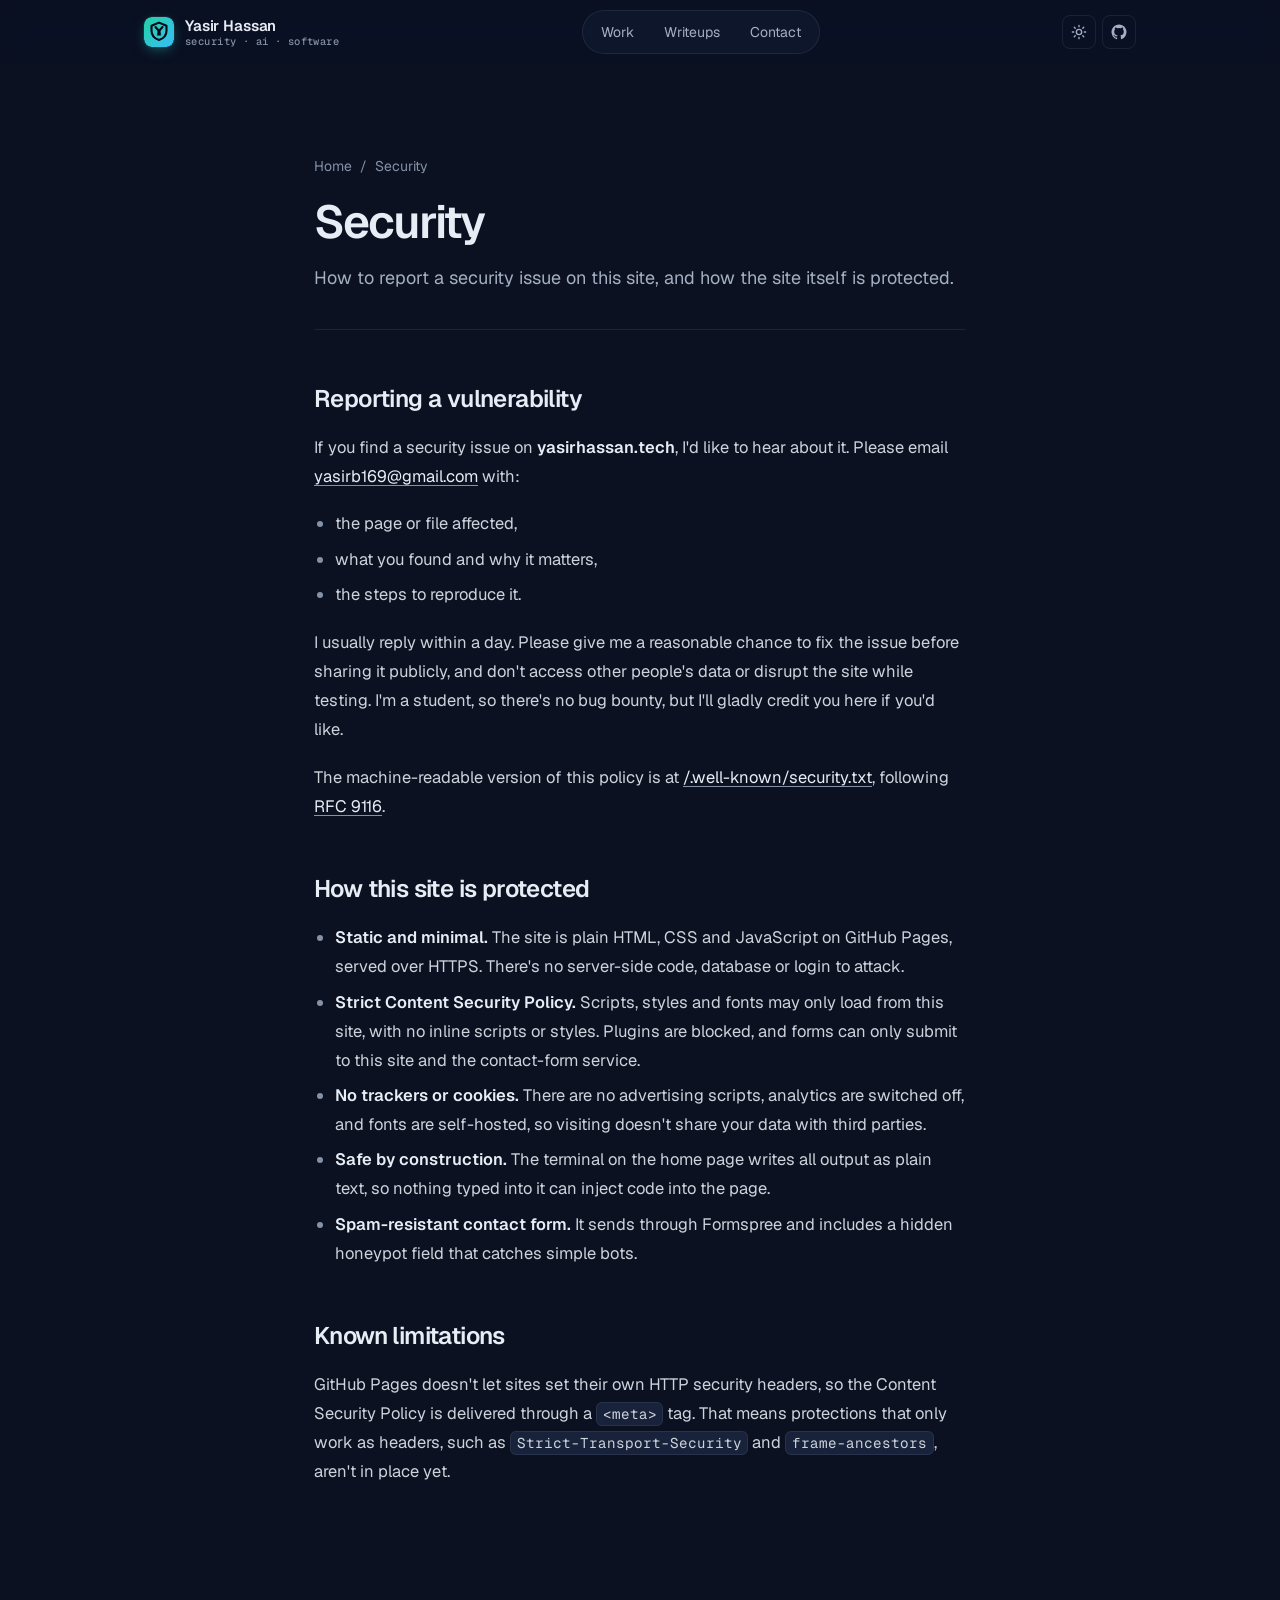
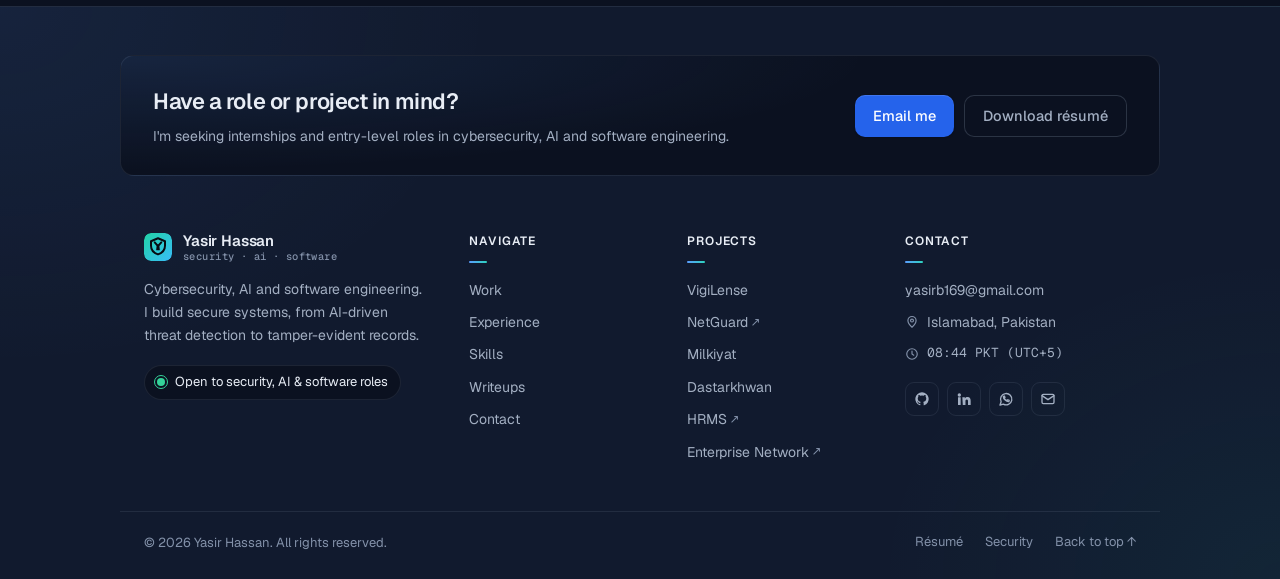
==== commit 043588e2: "Footer: plain copyright line, soft glow and hover effects Co-Authored-By: Claude Opus 5.5 <noreply@a" ====
--- a/security/index.html
+++ b/security/index.html
@@ -25,8 +25,8 @@
 <script src="/js/analytics.js" defer></script>
 <link rel="preload" href="/assets/fonts/geist-latin.woff2" as="font" type="font/woff2" crossorigin>
 <link rel="stylesheet" href="/css/fonts.css">
-<link rel="stylesheet" href="/css/style.css?v=20261022a">
-<link rel="stylesheet" href="/css/post.css?v=20261022a">
+<link rel="stylesheet" href="/css/style.css?v=20261022b">
+<link rel="stylesheet" href="/css/post.css?v=20261022b">
 </head>
 <body>
 <a class="skip" href="#main">Skip to content</a>
@@ -132,7 +132,7 @@
     </div>
   </div>
   <div class="container footer-bottom">
-    <span>© <span id="year">2026</span> Yasir Hassan · Hand-built with HTML, CSS &amp; JS · No trackers</span>
+    <span>© <span id="year">2026</span> Yasir Hassan. All rights reserved.</span>
     <nav aria-label="Legal">
       <a href="/assets/Yasir_Hassan_Resume.pdf" download>Résumé</a>
       <a href="/security/">Security</a>
@@ -140,6 +140,6 @@
     </nav>
   </div>
 </footer>
-<script src="/js/page.js?v=20261022a" defer></script>
+<script src="/js/page.js?v=20261022b" defer></script>
 </body>
 </html>
--- a/css/style.css
+++ b/css/style.css
@@ -436,6 +436,45 @@
 .footer-cta h2 { font-size: 22px; font-weight: 600; letter-spacing: -.02em; color: var(--text); }
 .footer-cta p { margin-top: 6px; color: var(--text-2); }
 .footer-cta-actions { display: flex; gap: 10px; flex-wrap: wrap; }
+
+/* Footer polish: soft glow, heading accents and hover effects */
+.footer {
+  background:
+    radial-gradient(55% 90% at 0% 0%, color-mix(in srgb, var(--accent) 7%, transparent), transparent 70%),
+    radial-gradient(45% 80% at 100% 100%, color-mix(in srgb, var(--accent-2) 6%, transparent), transparent 70%),
+    var(--bg-elev);
+}
+.footer-col h2::after {
+  content: ""; display: block; width: 18px; height: 2px; margin-top: 9px; border-radius: 2px;
+  background: linear-gradient(90deg, var(--accent), var(--accent-2)); transition: width .3s;
+}
+.footer-col:hover h2::after { width: 34px; }
+.footer-col > a { display: inline-flex; align-items: center; transition: color .2s; }
+.footer-col > a::before {
+  content: ""; width: 0; height: 1.5px; margin-right: 0; border-radius: 2px;
+  background: linear-gradient(90deg, var(--accent), var(--accent-2)); transition: width .2s, margin-right .2s;
+}
+.footer-col > a:hover { color: var(--text); }
+.footer-col > a:hover::before { width: 10px; margin-right: 8px; }
+.footer-col > a .ext { margin-left: 3px; transition: transform .2s, color .2s; }
+.footer-col > a:hover .ext { transform: translate(2px, -2px); color: var(--accent); }
+.footer .brand img { transition: transform .3s, box-shadow .3s; }
+.footer .brand:hover img { transform: rotate(-6deg) scale(1.06); box-shadow: 0 6px 18px -4px color-mix(in srgb, var(--accent-2) 60%, transparent); }
+.footer-status { transition: border-color .2s; }
+.footer-status:hover { border-color: color-mix(in srgb, var(--ok) 45%, var(--border-strong)); }
+.footer-social a { transition: color .2s, border-color .2s, background .2s, transform .2s, box-shadow .2s; }
+.footer-social a:hover {
+  color: var(--accent); border-color: color-mix(in srgb, var(--accent) 45%, var(--border-strong)); transform: translateY(-3px);
+  background: color-mix(in srgb, var(--accent) 10%, transparent); box-shadow: 0 8px 18px -8px color-mix(in srgb, var(--accent) 70%, transparent);
+}
+.footer-bottom nav a, .footer-bottom nav button {
+  background: linear-gradient(currentColor, currentColor) no-repeat left bottom / 0 1px; padding-bottom: 2px;
+  transition: color .2s, background-size .25s;
+}
+.footer-bottom nav a:hover, .footer-bottom nav button:hover { color: var(--text); background-size: 100% 1px; }
+@media (prefers-reduced-motion: reduce) {
+  .footer .brand:hover img, .footer-social a:hover, .footer-col > a:hover .ext { transform: none; }
+}
 /* ---------- Command palette ---------- */
 .palette {
   position: fixed; inset: 0; z-index: 200; display: flex; justify-content: center; align-items: flex-start;
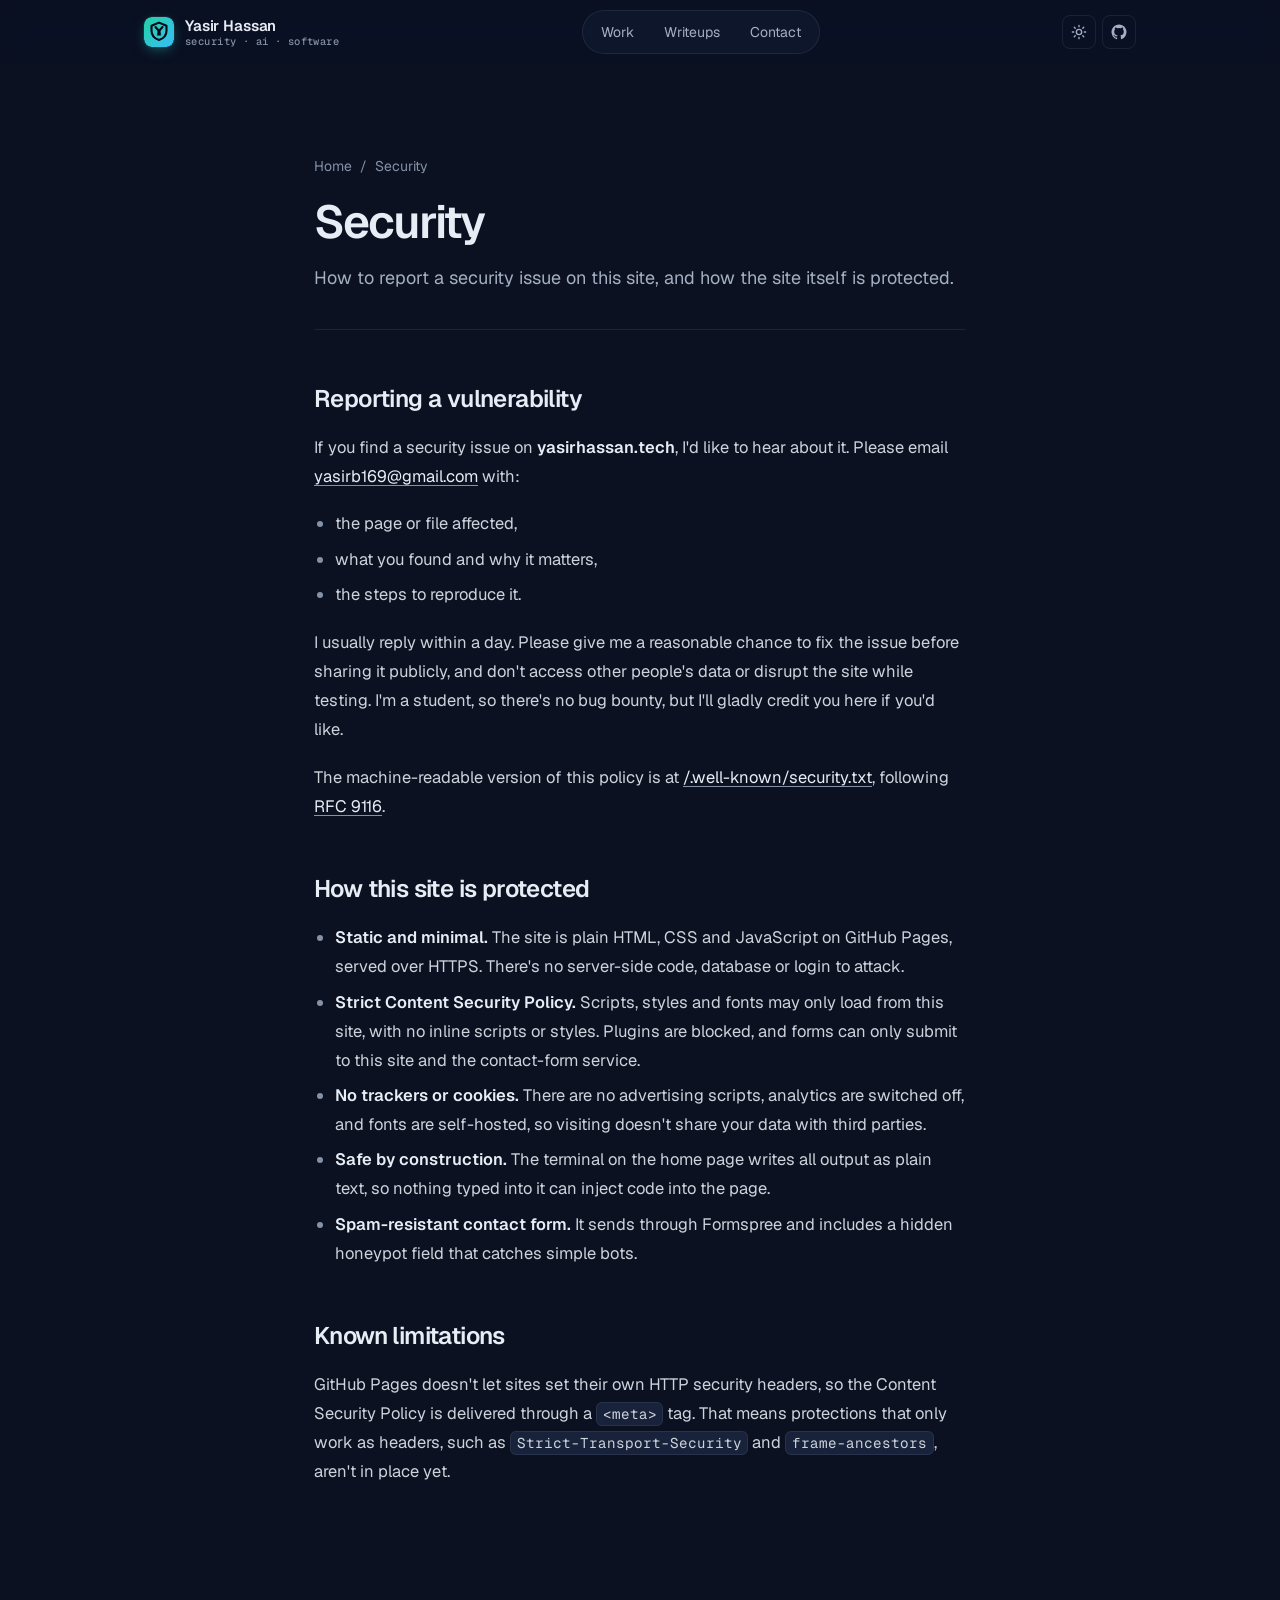
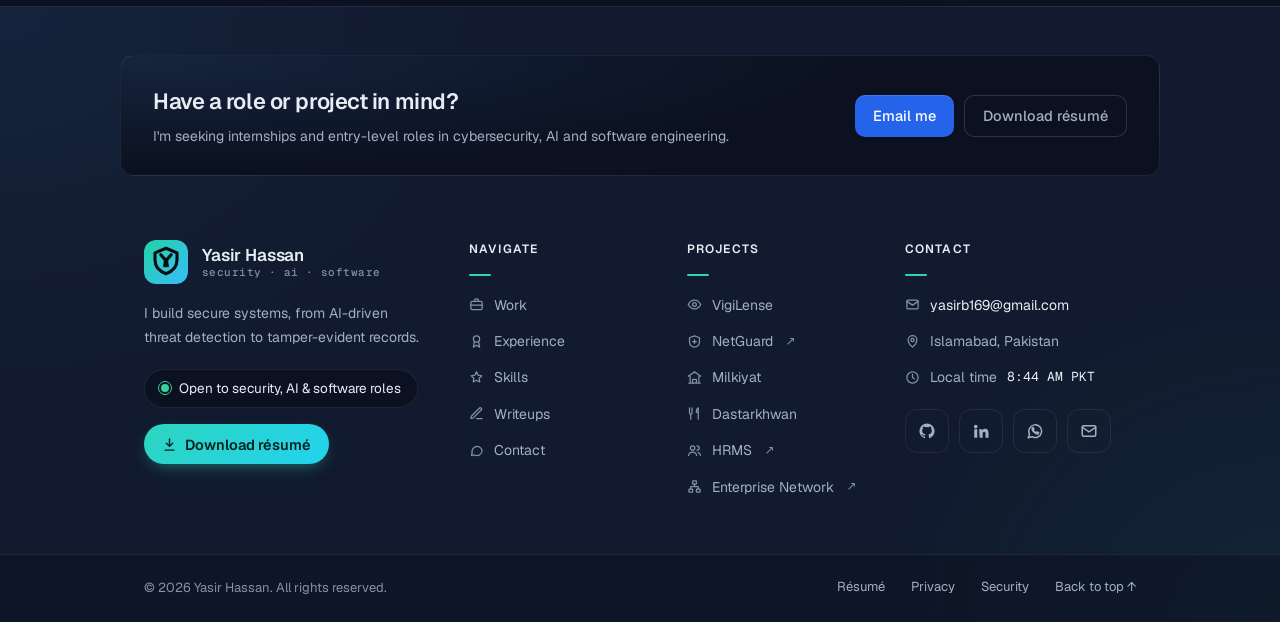
==== commit 1f9cf069: "New footer design with icons, résumé button and a Privacy page Footer matches the new mock-up: large" ====
--- a/security/index.html
+++ b/security/index.html
@@ -25,8 +25,8 @@
 <script src="/js/analytics.js" defer></script>
 <link rel="preload" href="/assets/fonts/geist-latin.woff2" as="font" type="font/woff2" crossorigin>
 <link rel="stylesheet" href="/css/fonts.css">
-<link rel="stylesheet" href="/css/style.css?v=20261022b">
-<link rel="stylesheet" href="/css/post.css?v=20261022b">
+<link rel="stylesheet" href="/css/style.css?v=20261022d">
+<link rel="stylesheet" href="/css/post.css?v=20261022d">
 </head>
 <body>
 <a class="skip" href="#main">Skip to content</a>
@@ -97,32 +97,33 @@
   </div>
   <div class="container footer-top">
     <div class="footer-about">
-      <a href="/" class="brand"><img src="/assets/favicon.svg?v=3" alt="" width="28" height="28"><span class="brand-text"><span class="brand-name">Yasir Hassan</span><span class="brand-tag">security · ai · software</span></span></a>
-      <p>Cybersecurity, AI and software engineering. I build secure systems, from AI-driven threat detection to tamper-evident records.</p>
+      <a href="/" class="brand"><img src="/assets/favicon.svg?v=3" alt="" width="44" height="44"><span class="brand-text"><span class="brand-name">Yasir Hassan</span><span class="brand-tag">security · ai · software</span></span></a>
+      <p>I build secure systems, from AI-driven threat detection to tamper-evident records.</p>
       <span class="footer-status"><span class="pulse" aria-hidden="true"></span>Open to security, AI &amp; software roles</span>
+      <a class="btn btn-teal footer-resume" href="/assets/Yasir_Hassan_Resume.pdf" download><svg width="15" height="15" viewBox="0 0 24 24" fill="none" stroke="currentColor" stroke-width="2.2" stroke-linecap="round" stroke-linejoin="round" aria-hidden="true"><path d="M12 3v12m-5-5 5 5 5-5M5 21h14"/></svg>Download résumé</a>
     </div>
     <nav class="footer-col" aria-label="Site">
       <h2>Navigate</h2>
-      <a href="/#work">Work</a>
-      <a href="/#experience">Experience</a>
-      <a href="/#skills">Skills</a>
-      <a href="/writeups/">Writeups</a>
-      <a href="/#contact">Contact</a>
+      <a href="/#work"><svg class="fi" width="15" height="15" viewBox="0 0 24 24" fill="none" stroke="currentColor" stroke-width="2" stroke-linecap="round" stroke-linejoin="round" aria-hidden="true"><rect x="3" y="7" width="18" height="13" rx="2"/><path d="M9 7V5a2 2 0 0 1 2-2h2a2 2 0 0 1 2 2v2M3 13h18"/></svg>Work</a>
+      <a href="/#experience"><svg class="fi" width="15" height="15" viewBox="0 0 24 24" fill="none" stroke="currentColor" stroke-width="2" stroke-linecap="round" stroke-linejoin="round" aria-hidden="true"><circle cx="12" cy="8" r="5"/><path d="m8.5 12.5-1.5 8.5 5-3 5 3-1.5-8.5"/></svg>Experience</a>
+      <a href="/#skills"><svg class="fi" width="15" height="15" viewBox="0 0 24 24" fill="none" stroke="currentColor" stroke-width="2" stroke-linecap="round" stroke-linejoin="round" aria-hidden="true"><path d="m12 3 2.6 5.3 5.9.9-4.3 4.1 1 5.8L12 16.4 6.8 19.1l1-5.8L3.5 9.2l5.9-.9z"/></svg>Skills</a>
+      <a href="/writeups/"><svg class="fi" width="15" height="15" viewBox="0 0 24 24" fill="none" stroke="currentColor" stroke-width="2" stroke-linecap="round" stroke-linejoin="round" aria-hidden="true"><path d="M12 20h9"/><path d="M16.5 3.5a2.1 2.1 0 0 1 3 3L7 19l-4 1 1-4z"/></svg>Writeups</a>
+      <a href="/#contact"><svg class="fi" width="15" height="15" viewBox="0 0 24 24" fill="none" stroke="currentColor" stroke-width="2" stroke-linecap="round" stroke-linejoin="round" aria-hidden="true"><path d="M21 12a8 8 0 0 1-11.6 7.1L4 20l1-4.4A8 8 0 1 1 21 12z"/></svg>Contact</a>
     </nav>
     <nav class="footer-col" aria-label="Projects">
       <h2>Projects</h2>
-      <a href="/projects/vigilense/">VigiLense</a>
-      <a href="https://github.com/yasirhassan-sec/netguard" target="_blank" rel="noopener">NetGuard <span class="ext" aria-hidden="true">↗</span></a>
-      <a href="/projects/milkiyat/">Milkiyat</a>
-      <a href="/projects/dastarkhwan/">Dastarkhwan</a>
-      <a href="https://github.com/yasirhassan-sec/HRMS-Java-JDBC" target="_blank" rel="noopener">HRMS <span class="ext" aria-hidden="true">↗</span></a>
-      <a href="https://github.com/yasirhassan-sec/Enterprise-Network-Simulation-Cisco-Packet-Tracer-" target="_blank" rel="noopener">Enterprise Network <span class="ext" aria-hidden="true">↗</span></a>
+      <a href="/projects/vigilense/"><svg class="fi" width="15" height="15" viewBox="0 0 24 24" fill="none" stroke="currentColor" stroke-width="2" stroke-linecap="round" stroke-linejoin="round" aria-hidden="true"><path d="M2 12s3.6-7 10-7 10 7 10 7-3.6 7-10 7-10-7-10-7z"/><circle cx="12" cy="12" r="3"/></svg>VigiLense</a>
+      <a href="https://github.com/yasirhassan-sec/netguard" target="_blank" rel="noopener"><svg class="fi" width="15" height="15" viewBox="0 0 24 24" fill="none" stroke="currentColor" stroke-width="2" stroke-linecap="round" stroke-linejoin="round" aria-hidden="true"><path d="M12 3 4 6v6c0 5 3.4 8.3 8 9 4.6-.7 8-4 8-9V6z"/><path d="M9 12h6M12 9v6"/></svg>NetGuard <span class="ext" aria-hidden="true">↗</span></a>
+      <a href="/projects/milkiyat/"><svg class="fi" width="15" height="15" viewBox="0 0 24 24" fill="none" stroke="currentColor" stroke-width="2" stroke-linecap="round" stroke-linejoin="round" aria-hidden="true"><path d="M3 21h18M5 21V10M19 21V10M9 21v-6h6v6M2 10l10-7 10 7"/></svg>Milkiyat</a>
+      <a href="/projects/dastarkhwan/"><svg class="fi" width="15" height="15" viewBox="0 0 24 24" fill="none" stroke="currentColor" stroke-width="2" stroke-linecap="round" stroke-linejoin="round" aria-hidden="true"><path d="M4 3v8a2 2 0 0 0 2 2h0a2 2 0 0 0 2-2V3M6 13v8M18 21V3c-2 1-3 4-3 7h3"/></svg>Dastarkhwan</a>
+      <a href="https://github.com/yasirhassan-sec/HRMS-Java-JDBC" target="_blank" rel="noopener"><svg class="fi" width="15" height="15" viewBox="0 0 24 24" fill="none" stroke="currentColor" stroke-width="2" stroke-linecap="round" stroke-linejoin="round" aria-hidden="true"><circle cx="9" cy="8" r="3.5"/><path d="M2.5 20c.6-3.6 3.3-5.5 6.5-5.5s5.9 1.9 6.5 5.5M16 4.5a3.5 3.5 0 0 1 0 7M21.5 20c-.3-2.4-1.6-4-3.5-4.9"/></svg>HRMS <span class="ext" aria-hidden="true">↗</span></a>
+      <a href="https://github.com/yasirhassan-sec/Enterprise-Network-Simulation-Cisco-Packet-Tracer-" target="_blank" rel="noopener"><svg class="fi" width="15" height="15" viewBox="0 0 24 24" fill="none" stroke="currentColor" stroke-width="2" stroke-linecap="round" stroke-linejoin="round" aria-hidden="true"><rect x="9" y="3" width="6" height="5" rx="1"/><rect x="3" y="16" width="6" height="5" rx="1"/><rect x="15" y="16" width="6" height="5" rx="1"/><path d="M12 8v4M6 16v-4h12v4"/></svg>Enterprise Network <span class="ext" aria-hidden="true">↗</span></a>
     </nav>
     <div class="footer-col">
       <h2>Contact</h2>
-      <a href="mailto:yasirb169@gmail.com">yasirb169@gmail.com</a>
-      <span class="footer-meta"><svg width="14" height="14" viewBox="0 0 24 24" fill="none" stroke="currentColor" stroke-width="2" stroke-linecap="round" stroke-linejoin="round" aria-hidden="true"><path d="M12 21s-7-6.2-7-11.5a7 7 0 0 1 14 0C19 14.8 12 21 12 21z"/><circle cx="12" cy="9.5" r="2.5"/></svg>Islamabad, Pakistan</span>
-      <span class="footer-meta footer-time"><svg width="14" height="14" viewBox="0 0 24 24" fill="none" stroke="currentColor" stroke-width="2" stroke-linecap="round" stroke-linejoin="round" aria-hidden="true"><circle cx="12" cy="12" r="9"/><path d="M12 7v5l3 2"/></svg><span data-local-time>PKT (UTC+5)</span></span>
+      <a class="footer-email" href="mailto:yasirb169@gmail.com"><svg class="fi" width="15" height="15" viewBox="0 0 24 24" fill="none" stroke="currentColor" stroke-width="2" stroke-linecap="round" stroke-linejoin="round" aria-hidden="true"><rect x="3" y="5" width="18" height="14" rx="2"/><path d="m3 7 9 6 9-6"/></svg>yasirb169@gmail.com</a>
+      <span class="footer-meta"><svg class="fi" width="15" height="15" viewBox="0 0 24 24" fill="none" stroke="currentColor" stroke-width="2" stroke-linecap="round" stroke-linejoin="round" aria-hidden="true"><path d="M12 21s-7-6.2-7-11.5a7 7 0 0 1 14 0C19 14.8 12 21 12 21z"/><circle cx="12" cy="9.5" r="2.5"/></svg>Islamabad, Pakistan</span>
+      <span class="footer-meta"><svg class="fi" width="15" height="15" viewBox="0 0 24 24" fill="none" stroke="currentColor" stroke-width="2" stroke-linecap="round" stroke-linejoin="round" aria-hidden="true"><circle cx="12" cy="12" r="9"/><path d="M12 7v5l3 2"/></svg>Local time <span class="footer-time" data-local-time>PKT</span></span>
       <ul class="footer-social" aria-label="Profiles">
         <li><a href="https://github.com/yasirhassan-sec" target="_blank" rel="noopener" aria-label="GitHub"><svg width="16" height="16" viewBox="0 0 24 24" fill="currentColor" aria-hidden="true"><path d="M12 2a10 10 0 0 0-3.2 19.5c.5.1.7-.2.7-.5v-1.7c-2.8.6-3.4-1.3-3.4-1.3-.5-1.2-1.1-1.5-1.1-1.5-.9-.6.1-.6.1-.6 1 .1 1.5 1 1.5 1 .9 1.6 2.4 1.1 3 .9.1-.7.4-1.1.6-1.4-2.2-.3-4.6-1.1-4.6-5 0-1.1.4-2 1-2.7-.1-.3-.4-1.3.1-2.7 0 0 .8-.3 2.8 1a9.6 9.6 0 0 1 5 0c1.9-1.3 2.8-1 2.8-1 .5 1.4.2 2.4.1 2.7.6.7 1 1.6 1 2.7 0 3.9-2.3 4.7-4.6 5 .4.3.7.9.7 1.9V21c0 .3.2.6.7.5A10 10 0 0 0 12 2z"/></svg></a></li>
         <li><a href="https://www.linkedin.com/in/yasir-hassan-" target="_blank" rel="noopener" aria-label="LinkedIn"><svg width="16" height="16" viewBox="0 0 24 24" fill="currentColor" aria-hidden="true"><path d="M4.98 3.5a2.5 2.5 0 1 1 0 5 2.5 2.5 0 0 1 0-5zM3 9.5h4V21H3zM9.5 9.5h3.8v1.6h.1c.5-1 1.8-2 3.8-2 4 0 4.8 2.6 4.8 6V21h-4v-5.2c0-1.3 0-2.9-1.8-2.9s-2 1.4-2 2.8V21h-4z"/></svg></a></li>
@@ -131,15 +132,18 @@
       </ul>
     </div>
   </div>
-  <div class="container footer-bottom">
-    <span>© <span id="year">2026</span> Yasir Hassan. All rights reserved.</span>
-    <nav aria-label="Legal">
-      <a href="/assets/Yasir_Hassan_Resume.pdf" download>Résumé</a>
-      <a href="/security/">Security</a>
-      <a href="#main" class="to-top-link">Back to top ↑</a>
-    </nav>
+  <div class="footer-bar">
+    <div class="container footer-bottom">
+      <span>© <span id="year">2026</span> Yasir Hassan. All rights reserved.</span>
+      <nav aria-label="Legal">
+        <a href="/assets/Yasir_Hassan_Resume.pdf" download>Résumé</a>
+        <a href="/privacy/">Privacy</a>
+        <a href="/security/">Security</a>
+        <a href="#main" class="to-top-link">Back to top ↑</a>
+      </nav>
+    </div>
   </div>
 </footer>
-<script src="/js/page.js?v=20261022b" defer></script>
+<script src="/js/page.js?v=20261022d" defer></script>
 </body>
 </html>
--- a/css/style.css
+++ b/css/style.css
@@ -449,13 +449,11 @@
   background: linear-gradient(90deg, var(--accent), var(--accent-2)); transition: width .3s;
 }
 .footer-col:hover h2::after { width: 34px; }
-.footer-col > a { display: inline-flex; align-items: center; transition: color .2s; }
-.footer-col > a::before {
-  content: ""; width: 0; height: 1.5px; margin-right: 0; border-radius: 2px;
-  background: linear-gradient(90deg, var(--accent), var(--accent-2)); transition: width .2s, margin-right .2s;
-}
-.footer-col > a:hover { color: var(--text); }
-.footer-col > a:hover::before { width: 10px; margin-right: 8px; }
+.footer-col > a, .footer-meta { display: inline-flex; align-items: center; gap: 10px; }
+.footer-col > a { transition: color .2s, transform .2s; }
+.footer-col .fi { flex: none; color: var(--text-3); transition: color .2s, transform .2s; }
+.footer-col > a:hover { color: var(--text); transform: translateX(3px); }
+.footer-col > a:hover .fi { color: var(--accent-2); transform: scale(1.12); }
 .footer-col > a .ext { margin-left: 3px; transition: transform .2s, color .2s; }
 .footer-col > a:hover .ext { transform: translate(2px, -2px); color: var(--accent); }
 .footer .brand img { transition: transform .3s, box-shadow .3s; }
@@ -473,7 +471,42 @@
 }
 .footer-bottom nav a:hover, .footer-bottom nav button:hover { color: var(--text); background-size: 100% 1px; }
 @media (prefers-reduced-motion: reduce) {
-  .footer .brand:hover img, .footer-social a:hover, .footer-col > a:hover .ext { transform: none; }
+  .footer .brand:hover img, .footer-social a:hover, .footer-col > a:hover, .footer-col > a:hover .fi, .footer-col > a:hover .ext { transform: none; }
+}
+
+/* Footer layout v2: larger brand, résumé button, roomier columns, full-width bottom bar */
+.footer-top { padding-top: 64px; padding-bottom: 56px; }
+.footer-about { display: flex; flex-direction: column; align-items: flex-start; }
+.footer-about p { margin: 18px 0 20px; max-width: 330px; }
+.footer .brand { gap: 14px; }
+.footer .brand img { width: 44px; height: 44px; border-radius: 12px; }
+.footer .brand-name { font-size: 17px; }
+.footer .brand-tag { font-size: 11px; }
+.footer-status { padding: 8px 16px; font-size: 13.5px; }
+.footer-resume { margin-top: 16px; }
+.btn-teal {
+  height: 40px; padding: 0 18px; border-radius: 99px; font-weight: 600; color: #04221f;
+  background: linear-gradient(135deg, #2dd4bf, #22d3ee);
+  box-shadow: 0 6px 18px -8px rgba(45, 212, 191, .7);
+}
+.btn-teal:hover { filter: brightness(1.08); transform: translateY(-1px); box-shadow: 0 10px 24px -8px rgba(45, 212, 191, .8); }
+.btn-teal:active { transform: scale(.97); }
+.footer-col { gap: 14px; }
+.footer-col h2 { margin-bottom: 4px; letter-spacing: .1em; }
+.footer-col h2::after { width: 22px; margin-top: 14px; background: var(--accent-2); }
+.footer-col:hover h2::after { width: 36px; }
+.footer-email { color: var(--text); }
+.footer-meta svg { color: var(--text-3); }
+.footer-time { font-family: var(--mono); font-size: 13px; color: var(--text); }
+.footer-social { gap: 10px; margin-top: 6px; }
+.footer-social a { width: 44px; height: 44px; border-radius: 12px; }
+.footer-social svg { width: 18px; height: 18px; }
+.footer-bar { border-top: 1px solid var(--border); background: color-mix(in srgb, var(--bg) 55%, transparent); }
+.footer-bar .footer-bottom { border-top: 0; padding-top: 22px; padding-bottom: 22px; }
+.footer-bottom nav { gap: 26px; }
+.footer-bottom nav a, .footer-bottom nav button { color: var(--text-2); }
+@media (prefers-reduced-motion: reduce) {
+  .btn-teal:hover, .btn-teal:active { transform: none; }
 }
 /* ---------- Command palette ---------- */
 .palette {
